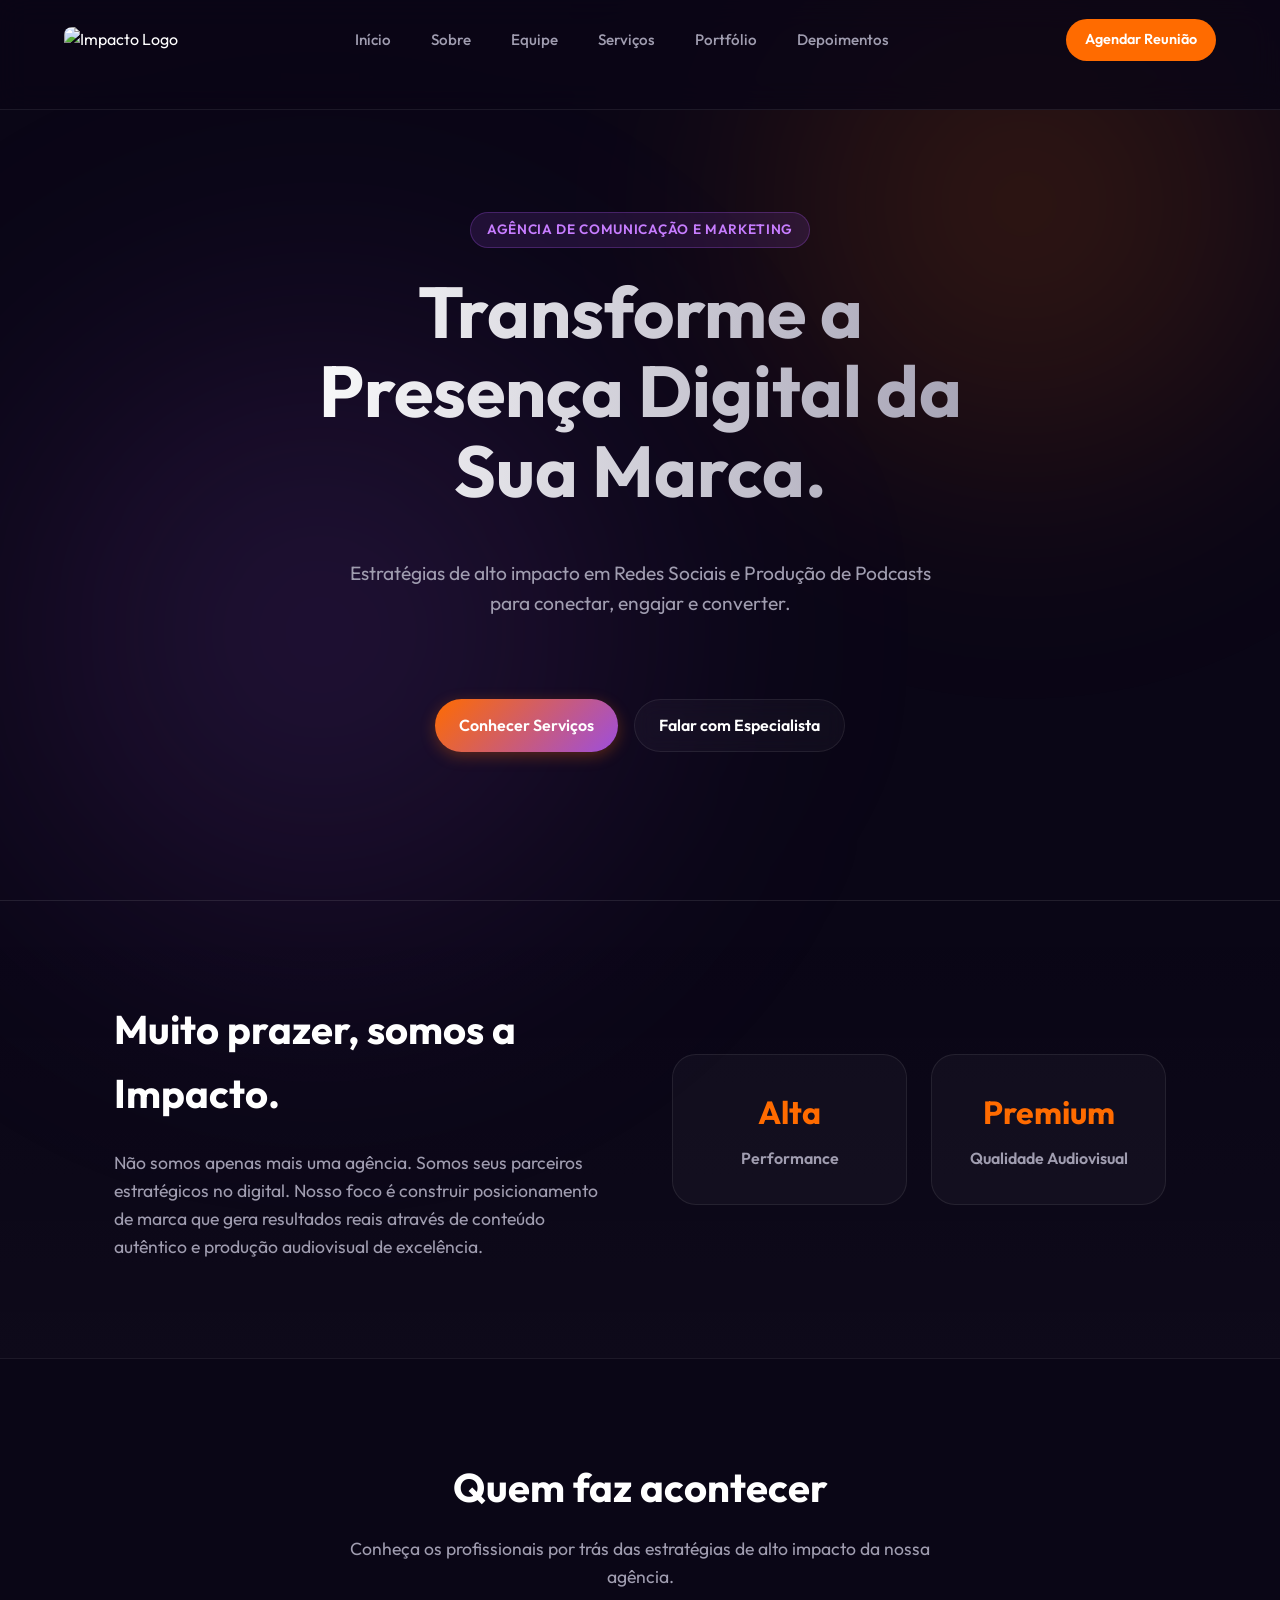
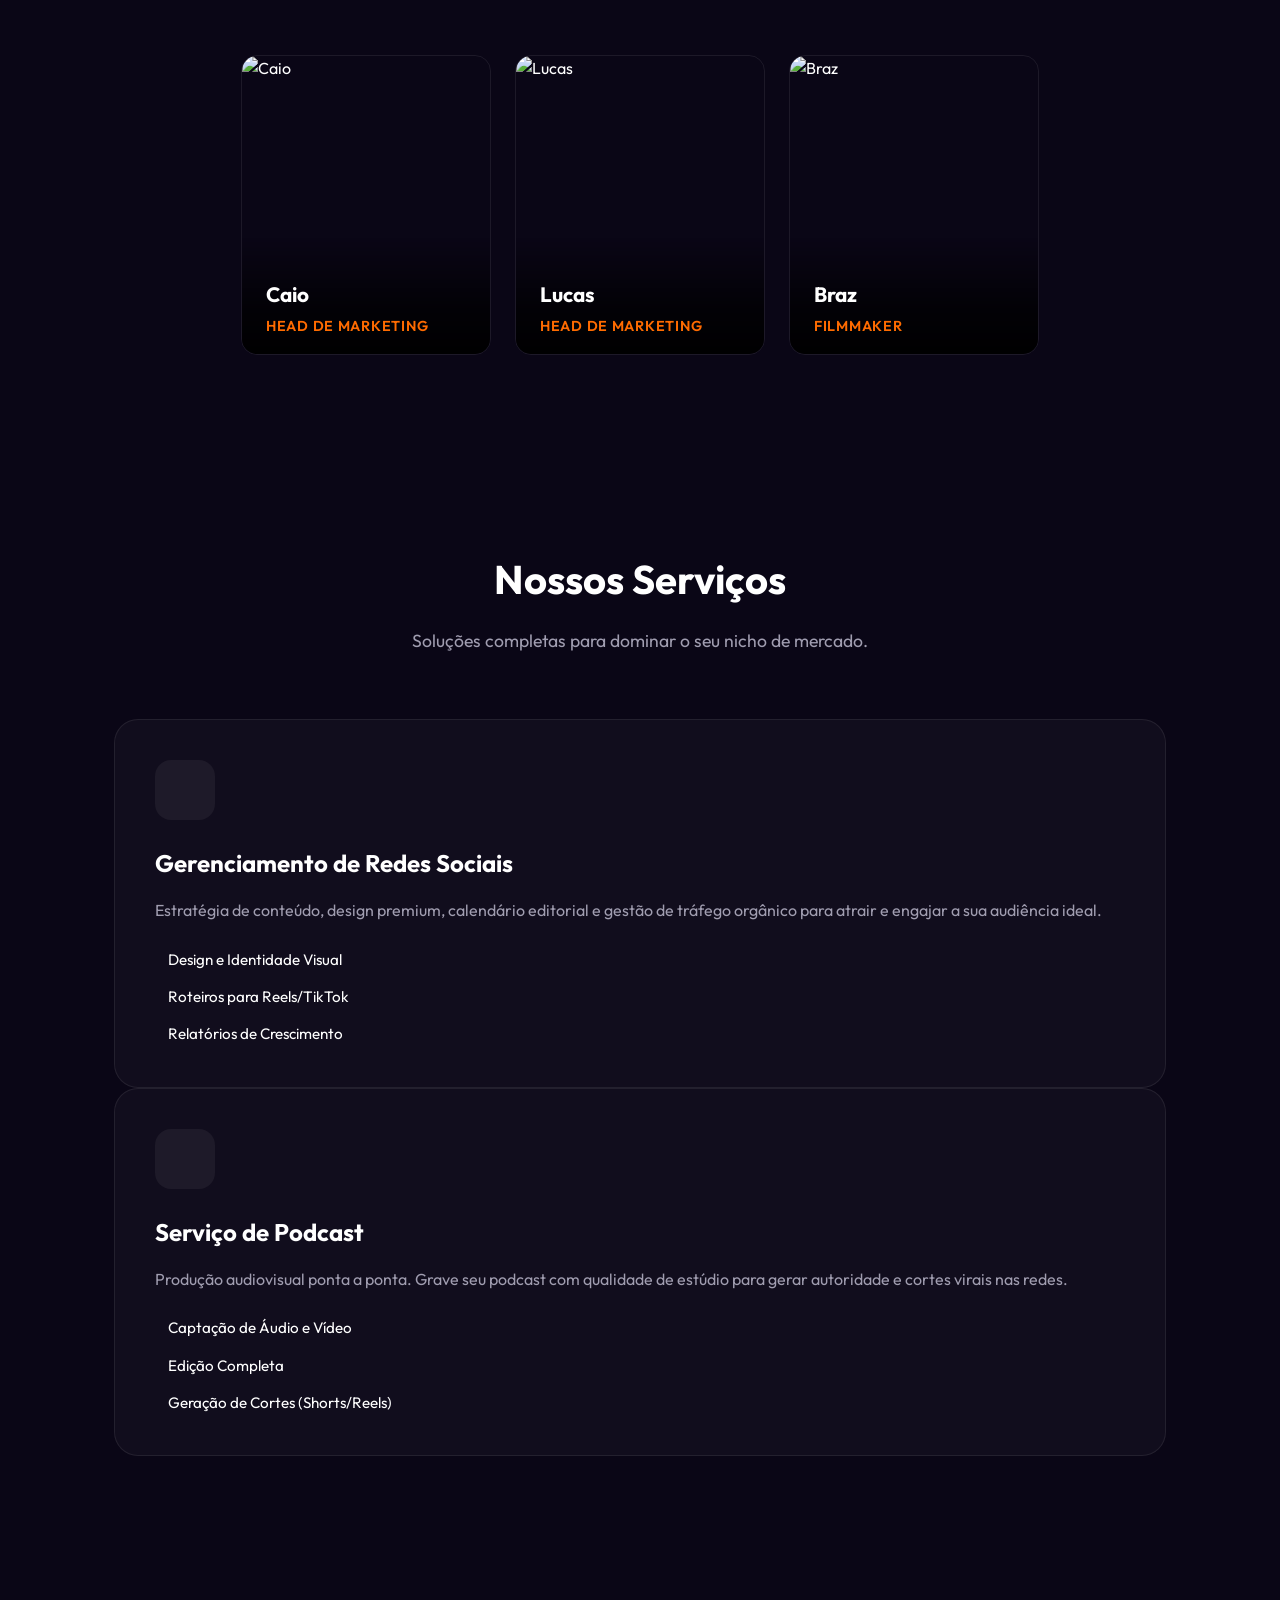
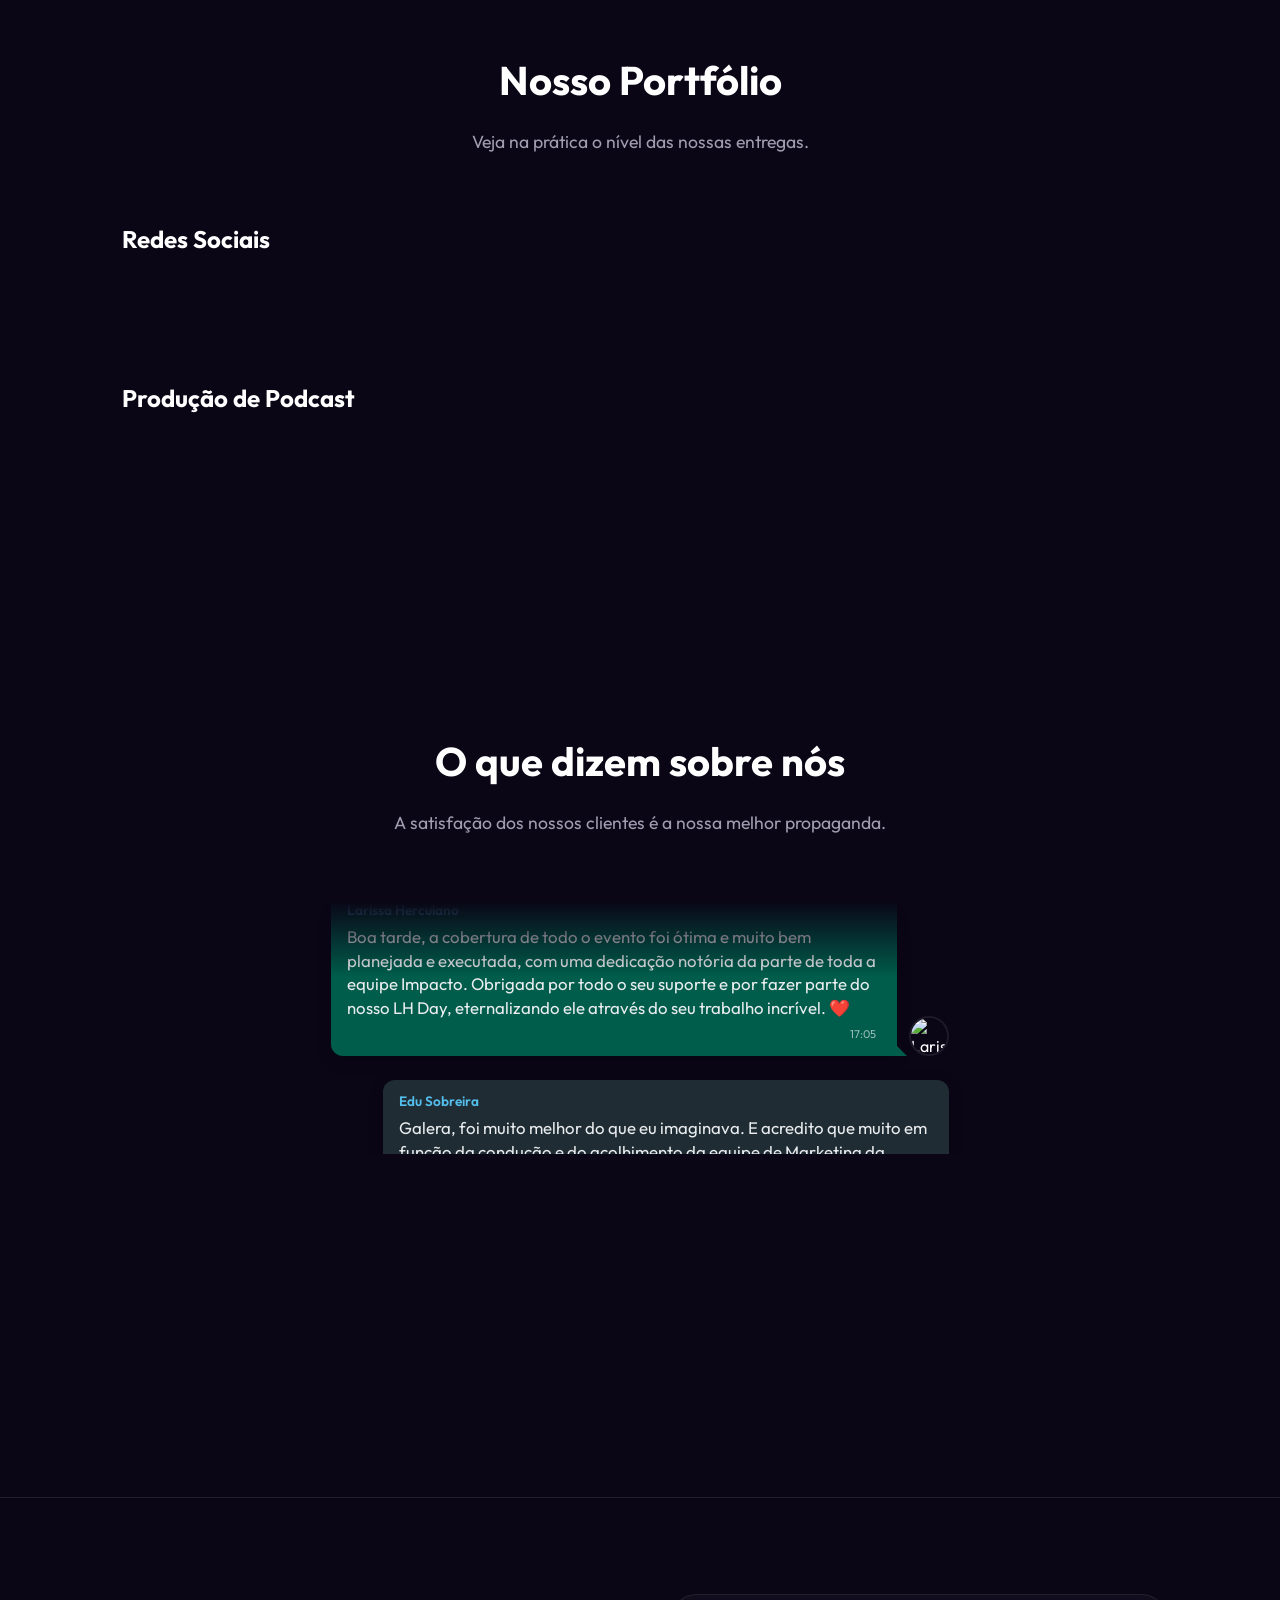
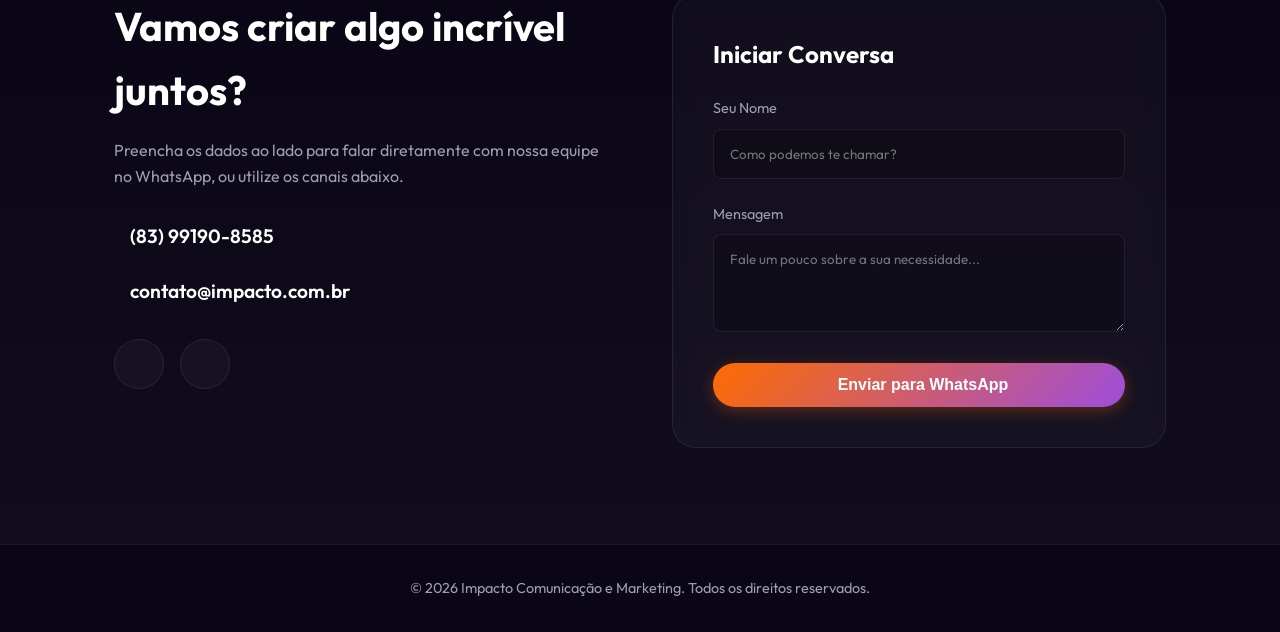
==== index.html @ ab6bff78 "Add files via upload" ====
<!DOCTYPE html>
<html lang="pt-BR">
<head>
    <meta charset="UTF-8">
    <meta name="viewport" content="width=device-width, initial-scale=1.0">
    <title>Impacto | Comunicação e Marketing</title>
    <meta name="description" content="Agência especializada em Gestão de Redes Sociais e Serviço de Podcast.">
    
    <!-- Fonts -->
    <link rel="preconnect" href="https://fonts.googleapis.com">
    <link rel="preconnect" href="https://fonts.gstatic.com" crossorigin>
    <link href="https://fonts.googleapis.com/css2?family=Outfit:wght@300;400;600;700;800&display=swap" rel="stylesheet">
    
    <!-- Phosphor Icons -->
    <script src="https://unpkg.com/@phosphor-icons/web"></script>
    
    <!-- Custom CSS -->
    <link rel="stylesheet" href="style.css">
</head>
<body>

    <!-- Imagem de Fundo (Início) -->
    <div class="hero-bg-wrapper">
        <!-- O src abaixo aponta para hero-bg.jpg que você deve salvar na pasta -->
        <div class="hero-bg-image" style="background-image: url('hero-bg.webp');"></div>
        <div class="hero-bg-overlay"></div>
    </div>
    
    <!-- Efeitos de Fundo (Glows) -->
    <div class="background-effects">
        <div class="glow-orange"></div>
        <div class="glow-purple"></div>
    </div>

    <!-- Navegação / Cabeçalho -->
    <nav class="navbar">
        <div class="nav-container">
            <a href="#home" class="nav-logo">
                <img src="logo.webp" alt="Impacto Logo">
            </a>
            <ul class="nav-links">
                <li><a href="#home">Início</a></li>
                <li><a href="#sobre">Sobre</a></li>
                <li><a href="#equipe">Equipe</a></li>
                <li><a href="#servicos">Serviços</a></li>
                <li><a href="#portfolio">Portfólio</a></li>
                <li><a href="#depoimentos">Depoimentos</a></li>
            </ul>
            <a href="#contato" class="nav-cta">Agendar Reunião</a>
            
            <!-- Menu Mobile Toggle (Apenas visual para simplicidade por enquanto, pode ser expandido com JS depois) -->
            <button class="mobile-menu-btn" aria-label="Abrir menu">
                <i class="ph ph-list"></i>
            </button>
        </div>
    </nav>

    <!-- Conteúdo Principal -->
    <main>
        <!-- Hero Section -->
        <section id="home" class="hero-section">
            <div class="container hero-content">
                <span class="hero-badge">Agência de Comunicação e Marketing</span>
                <h1 class="hero-title">Transforme a Presença Digital da Sua Marca.</h1>
                <p class="hero-subtitle">Estratégias de alto impacto em Redes Sociais e Produção de Podcasts para conectar, engajar e converter.</p>
                <div class="hero-buttons">
                    <a href="#servicos" class="btn btn-primary">Conhecer Serviços</a>
                    <a href="#contato" class="btn btn-secondary">Falar com Especialista</a>
                </div>
            </div>
        </section>

        <!-- Sobre Nós Section -->
        <section id="sobre" class="about-section">
            <div class="container about-container">
                <div class="about-text">
                    <h2>Muito prazer, somos a Impacto.</h2>
                    <p>Não somos apenas mais uma agência. Somos seus parceiros estratégicos no digital. Nosso foco é construir posicionamento de marca que gera resultados reais através de conteúdo autêntico e produção audiovisual de excelência.</p>
                </div>
                <div class="about-stats animate-on-scroll">
                    <div class="stat-box">
                        <h3>Alta</h3>
                        <span>Performance</span>
                    </div>
                    <div class="stat-box">
                        <h3>Premium</h3>
                        <span>Qualidade Audiovisual</span>
                    </div>
                </div>
            </div>
        </section>

        <!-- Equipe Section -->
        <section id="equipe" class="team-section">
            <div class="container">
                <div class="section-header">
                    <h2>Quem faz acontecer</h2>
                    <p>Conheça os profissionais por trás das estratégias de alto impacto da nossa agência.</p>
                </div>
                
                <div class="team-grid">
                    <div class="team-card animate-on-scroll">
                        <img src="caio.webp" alt="Caio" class="team-photo">
                        <div class="team-info">
                            <h3>Caio</h3>
                            <p>Head de Marketing</p>
                        </div>
                    </div>
                    <div class="team-card animate-on-scroll">
                        <img src="lucas.webp" alt="Lucas" class="team-photo">
                        <div class="team-info">
                            <h3>Lucas</h3>
                            <p>Head de Marketing</p>
                        </div>
                    </div>

                    <div class="team-card animate-on-scroll">
                        <img src="braz.webp" alt="Braz" class="team-photo">
                        <div class="team-info">
                            <h3>Braz</h3>
                            <p>Filmmaker</p>
                        </div>
                    </div>
                </div>
            </div>
        </section>

        <!-- Serviços Section -->
        <section id="servicos" class="services-section">
            <div class="container">
                <div class="section-header">
                    <h2>Nossos Serviços</h2>
                    <p>Soluções completas para dominar o seu nicho de mercado.</p>
                </div>
                
                <div class="services-grid">
                    <!-- Serviço 1 -->
                    <div class="service-card animate-on-scroll">
                        <div class="service-icon orange-icon">
                            <i class="ph ph-device-mobile"></i>
                        </div>
                        <h3>Gerenciamento de Redes Sociais</h3>
                        <p>Estratégia de conteúdo, design premium, calendário editorial e gestão de tráfego orgânico para atrair e engajar a sua audiência ideal.</p>
                        <ul class="service-features">
                            <li><i class="ph-bold ph-check"></i> Design e Identidade Visual</li>
                            <li><i class="ph-bold ph-check"></i> Roteiros para Reels/TikTok</li>
                            <li><i class="ph-bold ph-check"></i> Relatórios de Crescimento</li>
                        </ul>
                    </div>

                    <!-- Serviço 2 -->
                    <div class="service-card animate-on-scroll">
                        <div class="service-icon purple-icon">
                            <i class="ph ph-microphone-stage"></i>
                        </div>
                        <h3>Serviço de Podcast</h3>
                        <p>Produção audiovisual ponta a ponta. Grave seu podcast com qualidade de estúdio para gerar autoridade e cortes virais nas redes.</p>
                        <ul class="service-features">
                            <li><i class="ph-bold ph-check"></i> Captação de Áudio e Vídeo</li>
                            <li><i class="ph-bold ph-check"></i> Edição Completa</li>
                            <li><i class="ph-bold ph-check"></i> Geração de Cortes (Shorts/Reels)</li>
                        </ul>
                    </div>
                </div>
            </div>
        </section>

        <!-- Portfólio Section -->
        <section id="portfolio" class="portfolio-section">
            <div class="container">
                <div class="section-header">
                    <h2>Nosso Portfólio</h2>
                    <p>Veja na prática o nível das nossas entregas.</p>
                </div>

                <!-- Portfólio Redes Sociais -->
                <div class="portfolio-group">
                    <h3 class="portfolio-group-title"><i class="ph ph-instagram-logo"></i> Redes Sociais</h3>
                    <div class="marquee-wrapper">
                        <div class="marquee-content social-marquee">
                            <!-- Conjuntos duplicados para o loop infinito -->
                            <!-- Cada conjunto agora tem espaço para 10 imagens (redes1 a redes10) -->
                            <!-- O código 'onerror' esconde o item automaticamente se a imagem não existir na pasta -->
                            <div class="portfolio-item feed-format"><img src="redes1.webp" onerror="this.closest('.portfolio-item').style.display='none'" alt="Social 1"></div>
                            <div class="portfolio-item feed-format"><img src="redes2.webp" onerror="this.closest('.portfolio-item').style.display='none'" alt="Social 2"></div>
                            <div class="portfolio-item feed-format"><img src="redes3.webp" onerror="this.closest('.portfolio-item').style.display='none'" alt="Social 3"></div>
                            <div class="portfolio-item feed-format"><img src="redes4.webp" onerror="this.closest('.portfolio-item').style.display='none'" alt="Social 4"></div>
                            <div class="portfolio-item feed-format"><img src="redes5.webp" onerror="this.closest('.portfolio-item').style.display='none'" alt="Social 5"></div>
                            <div class="portfolio-item feed-format"><img src="redes6.webp" onerror="this.closest('.portfolio-item').style.display='none'" alt="Social 6"></div>
                            <div class="portfolio-item feed-format"><img src="redes7.webp" onerror="this.closest('.portfolio-item').style.display='none'" alt="Social 7"></div>
                            <div class="portfolio-item feed-format"><img src="redes8.webp" onerror="this.closest('.portfolio-item').style.display='none'" alt="Social 8"></div>
                            <div class="portfolio-item feed-format"><img src="redes9.webp" onerror="this.closest('.portfolio-item').style.display='none'" alt="Social 9"></div>
                            <div class="portfolio-item feed-format"><img src="redes10.webp" onerror="this.closest('.portfolio-item').style.display='none'" alt="Social 10"></div>
                            
                            <!-- Repetição para Loop -->
                            <div class="portfolio-item feed-format"><img src="redes1.webp" onerror="this.closest('.portfolio-item').style.display='none'" alt="Social 1"></div>
                            <div class="portfolio-item feed-format"><img src="redes2.webp" onerror="this.closest('.portfolio-item').style.display='none'" alt="Social 2"></div>
                            <div class="portfolio-item feed-format"><img src="redes3.webp" onerror="this.closest('.portfolio-item').style.display='none'" alt="Social 3"></div>
                            <div class="portfolio-item feed-format"><img src="redes4.webp" onerror="this.closest('.portfolio-item').style.display='none'" alt="Social 4"></div>
                            <div class="portfolio-item feed-format"><img src="redes5.webp" onerror="this.closest('.portfolio-item').style.display='none'" alt="Social 5"></div>
                            <div class="portfolio-item feed-format"><img src="redes6.webp" onerror="this.closest('.portfolio-item').style.display='none'" alt="Social 6"></div>
                            <div class="portfolio-item feed-format"><img src="redes7.webp" onerror="this.closest('.portfolio-item').style.display='none'" alt="Social 7"></div>
                            <div class="portfolio-item feed-format"><img src="redes8.webp" onerror="this.closest('.portfolio-item').style.display='none'" alt="Social 8"></div>
                            <div class="portfolio-item feed-format"><img src="redes9.webp" onerror="this.closest('.portfolio-item').style.display='none'" alt="Social 9"></div>
                            <div class="portfolio-item feed-format"><img src="redes10.webp" onerror="this.closest('.portfolio-item').style.display='none'" alt="Social 10"></div>

                            <!-- Terceira repetição para telas ultrawide -->
                            <div class="portfolio-item feed-format"><img src="redes1.webp" onerror="this.closest('.portfolio-item').style.display='none'" alt="Social 1"></div>
                            <div class="portfolio-item feed-format"><img src="redes2.webp" onerror="this.closest('.portfolio-item').style.display='none'" alt="Social 2"></div>
                            <div class="portfolio-item feed-format"><img src="redes3.webp" onerror="this.closest('.portfolio-item').style.display='none'" alt="Social 3"></div>
                            <div class="portfolio-item feed-format"><img src="redes4.webp" onerror="this.closest('.portfolio-item').style.display='none'" alt="Social 4"></div>
                            <div class="portfolio-item feed-format"><img src="redes5.webp" onerror="this.closest('.portfolio-item').style.display='none'" alt="Social 5"></div>
                            <div class="portfolio-item feed-format"><img src="redes6.webp" onerror="this.closest('.portfolio-item').style.display='none'" alt="Social 6"></div>
                            <div class="portfolio-item feed-format"><img src="redes7.webp" onerror="this.closest('.portfolio-item').style.display='none'" alt="Social 7"></div>
                            <div class="portfolio-item feed-format"><img src="redes8.webp" onerror="this.closest('.portfolio-item').style.display='none'" alt="Social 8"></div>
                            <div class="portfolio-item feed-format"><img src="redes9.webp" onerror="this.closest('.portfolio-item').style.display='none'" alt="Social 9"></div>
                            <div class="portfolio-item feed-format"><img src="redes10.webp" onerror="this.closest('.portfolio-item').style.display='none'" alt="Social 10"></div>
                        </div>
                    </div>
                </div>

                <!-- Portfólio Podcast -->
                <div class="portfolio-group" style="margin-top: 4rem;">
                    <h3 class="portfolio-group-title"><i class="ph ph-youtube-logo"></i> Produção de Podcast</h3>
                    <div class="marquee-wrapper">
                        <div class="marquee-content podcast-marquee">
                            <!-- Espaço para 10 Podcasts (podcast1 a podcast10) -->
                            <div class="portfolio-item video-format"><img src="podcast1.webp" onerror="this.closest('.portfolio-item').style.display='none'" alt="Podcast 1"></div>
                            <div class="portfolio-item video-format"><img src="podcast2.webp" onerror="this.closest('.portfolio-item').style.display='none'" alt="Podcast 2"></div>
                            <div class="portfolio-item video-format"><img src="podcast3.webp" onerror="this.closest('.portfolio-item').style.display='none'" alt="Podcast 3"></div>
                            <div class="portfolio-item video-format"><img src="podcast4.webp" onerror="this.closest('.portfolio-item').style.display='none'" alt="Podcast 4"></div>
                            <div class="portfolio-item video-format"><img src="podcast5.webp" onerror="this.closest('.portfolio-item').style.display='none'" alt="Podcast 5"></div>
                            <div class="portfolio-item video-format"><img src="podcast6.webp" onerror="this.closest('.portfolio-item').style.display='none'" alt="Podcast 6"></div>
                            <div class="portfolio-item video-format"><img src="podcast7.webp" onerror="this.closest('.portfolio-item').style.display='none'" alt="Podcast 7"></div>
                            <div class="portfolio-item video-format"><img src="podcast8.webp" onerror="this.closest('.portfolio-item').style.display='none'" alt="Podcast 8"></div>
                            <div class="portfolio-item video-format"><img src="podcast9.webp" onerror="this.closest('.portfolio-item').style.display='none'" alt="Podcast 9"></div>
                            <div class="portfolio-item video-format"><img src="podcast10.webp" onerror="this.closest('.portfolio-item').style.display='none'" alt="Podcast 10"></div>
                            
                            <!-- Repetição 2 -->
                            <div class="portfolio-item video-format"><img src="podcast1.webp" onerror="this.closest('.portfolio-item').style.display='none'" alt="Podcast 1"></div>
                            <div class="portfolio-item video-format"><img src="podcast2.webp" onerror="this.closest('.portfolio-item').style.display='none'" alt="Podcast 2"></div>
                            <div class="portfolio-item video-format"><img src="podcast3.webp" onerror="this.closest('.portfolio-item').style.display='none'" alt="Podcast 3"></div>
                            <div class="portfolio-item video-format"><img src="podcast4.webp" onerror="this.closest('.portfolio-item').style.display='none'" alt="Podcast 4"></div>
                            <div class="portfolio-item video-format"><img src="podcast5.webp" onerror="this.closest('.portfolio-item').style.display='none'" alt="Podcast 5"></div>
                            <div class="portfolio-item video-format"><img src="podcast6.webp" onerror="this.closest('.portfolio-item').style.display='none'" alt="Podcast 6"></div>
                            <div class="portfolio-item video-format"><img src="podcast7.webp" onerror="this.closest('.portfolio-item').style.display='none'" alt="Podcast 7"></div>
                            <div class="portfolio-item video-format"><img src="podcast8.webp" onerror="this.closest('.portfolio-item').style.display='none'" alt="Podcast 8"></div>
                            <div class="portfolio-item video-format"><img src="podcast9.webp" onerror="this.closest('.portfolio-item').style.display='none'" alt="Podcast 9"></div>
                            <div class="portfolio-item video-format"><img src="podcast10.webp" onerror="this.closest('.portfolio-item').style.display='none'" alt="Podcast 10"></div>

                            <!-- Repetição 3 -->
                            <div class="portfolio-item video-format"><img src="podcast1.webp" onerror="this.closest('.portfolio-item').style.display='none'" alt="Podcast 1"></div>
                            <div class="portfolio-item video-format"><img src="podcast2.webp" onerror="this.closest('.portfolio-item').style.display='none'" alt="Podcast 2"></div>
                            <div class="portfolio-item video-format"><img src="podcast3.webp" onerror="this.closest('.portfolio-item').style.display='none'" alt="Podcast 3"></div>
                            <div class="portfolio-item video-format"><img src="podcast4.webp" onerror="this.closest('.portfolio-item').style.display='none'" alt="Podcast 4"></div>
                            <div class="portfolio-item video-format"><img src="podcast5.webp" onerror="this.closest('.portfolio-item').style.display='none'" alt="Podcast 5"></div>
                            <div class="portfolio-item video-format"><img src="podcast6.webp" onerror="this.closest('.portfolio-item').style.display='none'" alt="Podcast 6"></div>
                            <div class="portfolio-item video-format"><img src="podcast7.webp" onerror="this.closest('.portfolio-item').style.display='none'" alt="Podcast 7"></div>
                            <div class="portfolio-item video-format"><img src="podcast8.webp" onerror="this.closest('.portfolio-item').style.display='none'" alt="Podcast 8"></div>
                            <div class="portfolio-item video-format"><img src="podcast9.webp" onerror="this.closest('.portfolio-item').style.display='none'" alt="Podcast 9"></div>
                            <div class="portfolio-item video-format"><img src="podcast10.webp" onerror="this.closest('.portfolio-item').style.display='none'" alt="Podcast 10"></div>
                        </div>
                    </div>
                </div>
            </div>
        </section>

        <!-- Depoimentos Section -->
        <section id="depoimentos" class="feedback-section">
            <div class="container">
                <div class="section-header">
                    <h2>O que dizem sobre nós</h2>
                    <p>A satisfação dos nossos clientes é a nossa melhor propaganda.</p>
                </div>
                <div class="whatsapp-marquee-wrapper">
                    <div class="whatsapp-grid">
                        <!-- Conjunto 1 -->
                        <div class="whatsapp-message">
                            <img src="edu.webp" alt="Edu Sobreira" class="wa-avatar">
                            <div class="whatsapp-bubble">
                                <div class="wa-sender">Edu Sobreira</div>
                                <p>Galera, foi muito melhor do que eu imaginava. E acredito que muito em função da condução e do acolhimento da equipe de Marketing da Impacto. Vocês são muito bons e muito competentes. Vinicius de Morais, valorize esses meninos aí pq eles valem ouro heim.<br>E terão outras gravações em breve. Já já vamos marcar.</p>
                                <span class="wa-time">10:15 <i class="ph-bold ph-checks" style="color: #53bdeb;"></i></span>
                            </div>
                        </div>
                        <div class="whatsapp-message">
                            <img src="rafael.webp" alt="Rafael Petrucci" class="wa-avatar">
                            <div class="whatsapp-bubble">
                                <div class="wa-sender">Rafael Petrucci</div>
                                <p>Noite massa! Lucas e Caio são figuraços. Os caras são muito profissionais, Valeu galera!</p>
                                <span class="wa-time">14:30 <i class="ph-bold ph-checks" style="color: #53bdeb;"></i></span>
                            </div>
                        </div>
                        <div class="whatsapp-message">
                            <img src="renato.webp" alt="Renato Alves" class="wa-avatar">
                            <div class="whatsapp-bubble">
                                <div class="wa-sender">Renato Alves</div>
                                <p>Caras, realmente o sentimento foi de casa. Ambiente e atendimentos dos rapazes muito acolhedor e natural.<br>Estão bem demais!!!</p>
                                <span class="wa-time">16:42 <i class="ph-bold ph-checks" style="color: #53bdeb;"></i></span>
                            </div>
                        </div>
                        <div class="whatsapp-message">
                            <img src="larissa.webp" alt="Larissa Herculano" class="wa-avatar">
                            <div class="whatsapp-bubble">
                                <div class="wa-sender">Larissa Herculano</div>
                                <p>Boa tarde, a cobertura de todo o evento foi ótima e muito bem planejada e executada, com uma dedicação notória da parte de toda a equipe Impacto. Obrigada por todo o seu suporte e por fazer parte do nosso LH Day, eternalizando ele através do seu trabalho incrível. ❤️</p>
                                <span class="wa-time">17:05 <i class="ph-bold ph-checks" style="color: #53bdeb;"></i></span>
                            </div>
                        </div>

                        <!-- Conjunto 2 -->
                        <div class="whatsapp-message">
                            <img src="edu.webp" alt="Edu Sobreira" class="wa-avatar">
                            <div class="whatsapp-bubble">
                                <div class="wa-sender">Edu Sobreira</div>
                                <p>Galera, foi muito melhor do que eu imaginava. E acredito que muito em função da condução e do acolhimento da equipe de Marketing da Impacto...</p>
                                <span class="wa-time">10:15 <i class="ph-bold ph-checks" style="color: #53bdeb;"></i></span>
                            </div>
                        </div>
                        <div class="whatsapp-message">
                            <img src="rafael.webp" alt="Rafael Petrucci" class="wa-avatar">
                            <div class="whatsapp-bubble">
                                <div class="wa-sender">Rafael Petrucci</div>
                                <p>Noite massa! Lucas e Caio são figuraços. Os caras são muito profissionais, Valeu galera!</p>
                                <span class="wa-time">14:30 <i class="ph-bold ph-checks" style="color: #53bdeb;"></i></span>
                            </div>
                        </div>
                        <div class="whatsapp-message">
                            <img src="renato.webp" alt="Renato Alves" class="wa-avatar">
                            <div class="whatsapp-bubble">
                                <div class="wa-sender">Renato Alves</div>
                                <p>Caras, realmente o sentimento foi de casa. Ambiente e atendimentos dos rapazes muito acolhedor e natural.</p>
                                <span class="wa-time">16:42 <i class="ph-bold ph-checks" style="color: #53bdeb;"></i></span>
                            </div>
                        </div>
                        <div class="whatsapp-message">
                            <img src="larissa.webp" alt="Larissa Herculano" class="wa-avatar">
                            <div class="whatsapp-bubble">
                                <div class="wa-sender">Larissa Herculano</div>
                                <p>Boa tarde, a cobertura de todo o evento foi ótima e muito bem planejada e executada...</p>
                                <span class="wa-time">17:05 <i class="ph-bold ph-checks" style="color: #53bdeb;"></i></span>
                            </div>
                        </div>

                        <!-- Conjunto 3 -->
                        <div class="whatsapp-message">
                            <img src="edu.webp" alt="Edu Sobreira" class="wa-avatar">
                            <div class="whatsapp-bubble">
                                <div class="wa-sender">Edu Sobreira</div>
                                <p>Galera, foi muito melhor do que eu imaginava...</p>
                                <span class="wa-time">10:15 <i class="ph-bold ph-checks" style="color: #53bdeb;"></i></span>
                            </div>
                        </div>
                        <div class="whatsapp-message">
                            <img src="rafael.webp" alt="Rafael Petrucci" class="wa-avatar">
                            <div class="whatsapp-bubble">
                                <div class="wa-sender">Rafael Petrucci</div>
                                <p>Noite massa! Lucas e Caio são figuraços...</p>
                                <span class="wa-time">14:30 <i class="ph-bold ph-checks" style="color: #53bdeb;"></i></span>
                            </div>
                        </div>
                        <div class="whatsapp-message">
                            <img src="renato.webp" alt="Renato Alves" class="wa-avatar">
                            <div class="whatsapp-bubble">
                                <div class="wa-sender">Renato Alves</div>
                                <p>Estão bem demais!!!</p>
                                <span class="wa-time">16:42 <i class="ph-bold ph-checks" style="color: #53bdeb;"></i></span>
                            </div>
                        </div>
                        <div class="whatsapp-message">
                            <img src="larissa.webp" alt="Larissa Herculano" class="wa-avatar">
                            <div class="whatsapp-bubble">
                                <div class="wa-sender">Larissa Herculano</div>
                                <p>Obrigada por todo o seu suporte e por fazer parte do nosso LH Day ❤️</p>
                                <span class="wa-time">17:05 <i class="ph-bold ph-checks" style="color: #53bdeb;"></i></span>
                            </div>
                        </div>
                    </div>
                </div>
            </div>
        </section>

        <!-- Contato Section -->
        <section id="contato" class="contact-section">
            <div class="container contact-container">
                <div class="contact-info">
                    <h2>Vamos criar algo incrível juntos?</h2>
                    <p>Preencha os dados ao lado para falar diretamente com nossa equipe no WhatsApp, ou utilize os canais abaixo.</p>
                    
                    <div class="contact-details">
                        <a href="https://api.whatsapp.com/send?phone=5583991908585" target="_blank" class="contact-link">
                            <i class="ph ph-whatsapp-logo"></i>
                            (83) 99190-8585
                        </a>
                        <a href="mailto:contato@impacto.com.br" class="contact-link">
                            <i class="ph ph-envelope-simple"></i>
                            contato@impacto.com.br
                        </a>
                    </div>
                    
                    <div class="contact-socials">
                        <a href="https://www.instagram.com/impactoagenciaof/" target="_blank" aria-label="Instagram"><i class="ph ph-instagram-logo"></i></a>
                        <a href="https://www.youtube.com/@IMPACTOCOMUNICA%C3%87%C3%83OEMARKETING" target="_blank" aria-label="YouTube"><i class="ph ph-youtube-logo"></i></a>
                    </div>
                </div>
                
                <div class="contact-form-wrapper">
                    <!-- O formulário usa javascript inline simples para abrir o WhatsApp com a mensagem -->
                    <form class="contact-form" onsubmit="event.preventDefault(); var nome = document.getElementById('nome').value; var msg = document.getElementById('mensagem').value; var url = 'https://api.whatsapp.com/send?phone=5583991908585&text=' + encodeURIComponent('Olá, me chamo ' + nome + '. ' + msg); window.open(url, '_blank');">
                        <h3>Iniciar Conversa</h3>
                        <div class="form-group">
                            <label for="nome">Seu Nome</label>
                            <input type="text" id="nome" placeholder="Como podemos te chamar?" required>
                        </div>
                        <div class="form-group">
                            <label for="mensagem">Mensagem</label>
                            <textarea id="mensagem" rows="4" placeholder="Fale um pouco sobre a sua necessidade..." required></textarea>
                        </div>
                        <button type="submit" class="btn btn-primary btn-block">
                            <i class="ph-bold ph-whatsapp-logo"></i> Enviar para WhatsApp
                        </button>
                    </form>
                </div>
            </div>
        </section>
    </main>

    <!-- Footer -->
    <footer class="footer">
        <div class="container">
            <p>&copy; 2026 Impacto Comunicação e Marketing. Todos os direitos reservados.</p>
        </div>
    </footer>

    <!-- Scripts de Animação -->
    <script>
        // Mobile Menu Toggle
        const menuBtn = document.querySelector('.mobile-menu-btn');
        const navLinks = document.querySelector('.nav-links');
        const navLinksItems = document.querySelectorAll('.nav-links a');

        menuBtn.addEventListener('click', () => {
            navLinks.classList.toggle('active');
            const icon = menuBtn.querySelector('i');
            icon.classList.toggle('ph-list');
            icon.classList.toggle('ph-x');
        });

        navLinksItems.forEach(link => {
            link.addEventListener('click', () => {
                navLinks.classList.remove('active');
                const icon = menuBtn.querySelector('i');
                icon.classList.add('ph-list');
                icon.classList.remove('ph-x');
            });
        });

        // Animação de Scroll
        const observer = new IntersectionObserver((entries) => {
            entries.forEach(entry => {
                if (entry.isIntersecting) {
                    entry.target.classList.add('visible');
                }
            });
        }, {
            threshold: 0.15,
            rootMargin: "0px 0px -50px 0px"
        });

        document.querySelectorAll('.animate-on-scroll').forEach((el) => {
            observer.observe(el);
        });
        // Carrossel de Depoimentos (Infinito Manual 3-Set + Drag)
        const marquee = document.querySelector('.whatsapp-marquee-wrapper');
        const grid = document.querySelector('.whatsapp-grid');
        
        let isDown = false;
        let startY;
        let scrollTop;

        // Centralizar inicial no Conjunto 2
        window.addEventListener('load', () => {
            const h = grid.scrollHeight / 3;
            marquee.scrollTop = h;
        });

        // Loop Infinito 3-Set
        marquee.addEventListener('scroll', () => {
            if (isDown) return; // Não pular enquanto arrasta
            
            const h = grid.scrollHeight / 3;
            if (marquee.scrollTop < h * 0.5) {
                marquee.scrollTop += h;
            } else if (marquee.scrollTop > h * 2.5) {
                marquee.scrollTop -= h;
            }
        });

        // Drag & Touch to Scroll
        marquee.addEventListener('mousedown', (e) => {
            isDown = true;
            marquee.classList.add('active');
            marquee.style.scrollSnapType = 'none';
            startY = e.pageY - marquee.offsetTop;
            scrollTop = marquee.scrollTop;
        });

        marquee.addEventListener('touchstart', (e) => {
            isDown = true;
            marquee.style.scrollSnapType = 'none';
            startY = e.touches[0].pageY - marquee.offsetTop;
            scrollTop = marquee.scrollTop;
        }, { passive: true });

        const stopDragging = () => {
            if (!isDown) return;
            isDown = false;
            marquee.classList.remove('active');
            marquee.style.scrollSnapType = 'y mandatory';
            
            // Ajuste de loop após soltar
            const h = grid.scrollHeight / 3;
            if (marquee.scrollTop < h * 0.5) {
                marquee.scrollTop += h;
            } else if (marquee.scrollTop > h * 2.5) {
                marquee.scrollTop -= h;
            }
        };

        marquee.addEventListener('mouseleave', stopDragging);
        marquee.addEventListener('mouseup', stopDragging);
        marquee.addEventListener('touchend', stopDragging);

        marquee.addEventListener('mousemove', (e) => {
            if (!isDown) return;
            e.preventDefault();
            const y = e.pageY - marquee.offsetTop;
            const walk = (y - startY) * 1.5;
            marquee.scrollTop = scrollTop - walk;
        });

        marquee.addEventListener('touchmove', (e) => {
            if (!isDown) return;
            const y = e.touches[0].pageY - marquee.offsetTop;
            const walk = (y - startY) * 1.5;
            marquee.scrollTop = scrollTop - walk;
        }, { passive: true });
    </script>
</body>
</html>
---- style.css ----
:root {
    /* Color Palette */
    --bg-dark: #0a0616;
    --bg-card: rgba(255, 255, 255, 0.03);
    --bg-card-hover: rgba(255, 255, 255, 0.08);
    
    --c-orange: #FF6B00;
    --c-orange-light: #FF8E3C;
    --c-orange-glow: rgba(255, 107, 0, 0.2);
    
    --c-purple: #9D4EDD;
    --c-purple-light: #C77DFF;
    --c-purple-glow: rgba(157, 78, 221, 0.2);
    
    --text-main: #FFFFFF;
    --text-muted: #A09DB0;
    
    --border-color: rgba(255, 255, 255, 0.08);
    
    /* Transitions & Shadows */
    --transition: all 0.3s cubic-bezier(0.25, 0.8, 0.25, 1);
    --border-radius-lg: 24px;
    --border-radius-md: 16px;
    --border-radius-sm: 8px;
    --border-radius-full: 9999px;
}

* {
    margin: 0;
    padding: 0;
    box-sizing: border-box;
}

html {
    scroll-behavior: smooth;
    scroll-padding-top: 80px; /* Para não esconder conteúdo debaixo da navbar */
}

body {
    font-family: 'Outfit', sans-serif;
    background-color: var(--bg-dark);
    color: var(--text-main);
    line-height: 1.6;
    overflow-x: hidden;
}

a {
    text-decoration: none;
    color: inherit;
    transition: var(--transition);
}

ul {
    list-style: none;
}

/* Background Effects */
.hero-bg-wrapper {
    position: absolute;
    top: 0;
    left: 0;
    width: 100%;
    height: 100vh;
    z-index: -2;
    overflow: hidden;
}

.hero-bg-image {
    width: 100%;
    height: 100%;
    background-size: cover;
    background-position: center 40%;
    filter: blur(8px);
    transform: scale(1.1); /* Evita bordas brancas causadas pelo blur */
}

.hero-bg-overlay {
    position: absolute;
    top: 0;
    left: 0;
    width: 100%;
    height: 100%;
    /* Degradê que escurece a imagem suavemente para fundir com o resto do site */
    background: linear-gradient(to bottom, rgba(10, 6, 22, 0.4) 0%, rgba(10, 6, 22, 1) 100%);
}



.background-effects {
    position: fixed;
    top: 0;
    left: 0;
    width: 100vw;
    height: 100vh;
    z-index: -1;
    pointer-events: none;
}

.glow-orange {
    position: absolute;
    top: -20%;
    right: -10%;
    width: 60vw;
    height: 60vw;
    background: radial-gradient(circle, var(--c-orange-glow) 0%, rgba(0,0,0,0) 70%);
    filter: blur(100px);
    border-radius: 50%;
}

.glow-purple {
    position: absolute;
    bottom: -20%;
    left: -10%;
    width: 70vw;
    height: 70vw;
    background: radial-gradient(circle, var(--c-purple-glow) 0%, rgba(0,0,0,0) 70%);
    filter: blur(120px);
    border-radius: 50%;
}

/* Container */
.container {
    width: 100%;
    max-width: 1100px;
    margin: 0 auto;
    padding: 0 1.5rem;
}

/* Buttons */
.btn {
    display: inline-flex;
    align-items: center;
    justify-content: center;
    gap: 0.5rem;
    padding: 0.8rem 1.5rem;
    border-radius: var(--border-radius-full);
    font-weight: 600;
    font-size: 1rem;
    cursor: pointer;
    border: none;
}

.btn-primary {
    background: linear-gradient(135deg, var(--c-orange), var(--c-purple));
    color: white;
    box-shadow: 0 4px 15px rgba(255, 107, 0, 0.3);
}

.btn-primary:hover {
    transform: translateY(-2px);
    box-shadow: 0 8px 25px rgba(255, 107, 0, 0.5);
}

.btn-secondary {
    background: var(--bg-card);
    border: 1px solid var(--border-color);
    color: white;
    backdrop-filter: blur(10px);
}

.btn-secondary:hover {
    background: var(--bg-card-hover);
    border-color: rgba(255,255,255,0.2);
}

.btn-block {
    width: 100%;
}

/* Typography Base */
section {
    padding: 6rem 0;
}

.section-header {
    text-align: center;
    margin-bottom: 4rem;
}

.section-header h2 {
    font-size: 2.5rem;
    font-weight: 700;
    margin-bottom: 1rem;
}

.section-header p {
    font-size: 1.1rem;
    color: var(--text-muted);
    max-width: 600px;
    margin: 0 auto;
}

/* Navbar */
.navbar {
    position: fixed;
    top: 0;
    left: 0;
    width: 100%;
    height: 110px;
    background: rgba(10, 6, 22, 0.8);
    backdrop-filter: blur(15px);
    border-bottom: 1px solid var(--border-color);
    z-index: 1000;
}

.nav-container {
    max-width: 1200px;
    margin: 0 auto;
    height: 80px;
    padding: 0 1.5rem;
    display: flex;
    justify-content: space-between;
    align-items: center;
}

.nav-logo img {
    height: 40px;
    width: auto;
    border-radius: 8px;
    object-fit: contain;
}

.nav-links {
    display: flex;
    gap: 2.5rem;
}

.nav-links a {
    font-size: 0.95rem;
    font-weight: 500;
    color: var(--text-muted);
}

.nav-links a:hover, .nav-links a.active {
    color: var(--text-main);
}

.nav-cta {
    background: var(--c-orange);
    color: white;
    padding: 0.6rem 1.2rem;
    border-radius: var(--border-radius-full);
    font-weight: 600;
    font-size: 0.9rem;
}

.nav-cta:hover {
    background: var(--c-orange-light);
    transform: translateY(-2px);
}

.mobile-menu-btn {
    display: none;
    background: none;
    border: none;
    color: white;
    font-size: 2rem;
    cursor: pointer;
}

@media (max-width: 768px) {
    .mobile-menu-btn {
        display: block;
    }

    .nav-links {
        position: fixed;
        top: 80px;
        left: -100%;
        width: 100%;
        height: calc(100vh - 80px);
        background: var(--bg-dark);
        flex-direction: column;
        align-items: center;
        padding-top: 3rem;
        transition: 0.3s ease-in-out;
        z-index: 999;
    }

    .nav-links.active {
        left: 0;
    }

    .nav-links a {
        font-size: 1.2rem;
    }
}

/* Hero Section */
.hero-section {
    padding: 12rem 0 8rem;
    min-height: 100vh;
    display: flex;
    align-items: center;
    text-align: center;
}

.hero-content {
    max-width: 800px;
    margin: 0 auto;
    display: flex;
    flex-direction: column;
    align-items: center;
    gap: 1.5rem;
}

.hero-badge {
    background: rgba(157, 78, 221, 0.15);
    color: var(--c-purple-light);
    border: 1px solid rgba(157, 78, 221, 0.3);
    padding: 0.4rem 1rem;
    border-radius: var(--border-radius-full);
    font-size: 0.85rem;
    font-weight: 600;
    letter-spacing: 0.05em;
    text-transform: uppercase;
}

.hero-content h1 {
    font-size: clamp(2.5rem, 8vw, 4.5rem);
    line-height: 1.1;
    margin-bottom: 1.5rem;
    background: linear-gradient(to right, #fff, #a09db0);
    -webkit-background-clip: text;
    -webkit-text-fill-color: transparent;
}

.hero-content p {
    font-size: clamp(1rem, 4vw, 1.2rem);
    color: var(--text-muted);
    max-width: 600px;
    margin: 0 auto 2.5rem;
}

.hero-buttons {
    display: flex;
    gap: 1rem;
    margin-top: 1rem;
}

@media (max-width: 480px) {
    .hero-buttons { flex-direction: column; width: 100%; }
}

/* About Section */
.about-section {
    background: linear-gradient(to bottom, transparent, rgba(255,255,255,0.02));
    border-top: 1px solid var(--border-color);
    border-bottom: 1px solid var(--border-color);
}

.about-container {
    display: grid;
    grid-template-columns: 1fr 1fr;
    gap: 4rem;
    align-items: center;
}

.about-text h2 {
    font-size: 2.5rem;
    margin-bottom: 1.5rem;
}

.about-text p {
    color: var(--text-muted);
    font-size: 1.1rem;
}

.about-stats {
    display: grid;
    grid-template-columns: 1fr 1fr;
    gap: 1.5rem;
}

.stat-box {
    background: var(--bg-card);
    border: 1px solid var(--border-color);
    padding: 2rem;
    border-radius: var(--border-radius-lg);
    text-align: center;
}

.stat-box h3 {
    font-size: 2rem;
    color: var(--c-orange);
    margin-bottom: 0.5rem;
}

.stat-box span {
    color: var(--text-muted);
    font-weight: 600;
}

@media (max-width: 768px) {
    .about-container { grid-template-columns: 1fr; }
}

/* Team Section */
.team-grid {
    display: flex;
    flex-wrap: wrap;
    justify-content: center;
    gap: 1.5rem;
    max-width: 900px;
    margin: 0 auto;
}

.team-card {
    position: relative;
    border-radius: var(--border-radius-md);
    overflow: hidden;
    width: 250px;
    height: 300px;
    transition: var(--transition);
    border: 1px solid var(--border-color);
}

.team-card:hover {
    transform: translateY(-5px);
    box-shadow: 0 10px 20px rgba(255,107,0,0.2);
    border-color: var(--c-orange);
}

.team-photo {
    width: 100%;
    height: 100%;
    object-fit: cover;
    display: block;
}

.crop-vinicius {
    object-position: bottom left;
    transform-origin: bottom left;
    transform: scale(1.4);
}

.team-info {
    position: absolute;
    bottom: 0;
    left: 0;
    width: 100%;
    padding: 2.5rem 1.5rem 1rem;
    background: linear-gradient(to top, rgba(0,0,0,0.95) 0%, rgba(0,0,0,0.7) 40%, transparent 100%);
    text-align: left;
}

.team-info h3 {
    font-size: 1.3rem;
    margin-bottom: 0.2rem;
    color: white;
}

.team-info p {
    font-size: 0.9rem;
    color: var(--c-orange);
    font-weight: 600;
    text-transform: uppercase;
    letter-spacing: 0.05em;
}

@media (max-width: 768px) {
    .team-grid { flex-direction: column; align-items: center; }
    .team-card { width: 100%; max-width: 350px; }
}

/* Services */
.service-grid {
    display: grid;
    grid-template-columns: repeat(auto-fit, minmax(300px, 1fr));
    gap: 2rem;
}

@media (max-width: 768px) {
    .service-grid {
        grid-template-columns: 1fr;
    }
}

.service-card {
    background: var(--bg-card);
    border: 1px solid var(--border-color);
    border-radius: var(--border-radius-lg);
    padding: 2.5rem;
    transition: var(--transition);
}

.service-card:hover {
    background: var(--bg-card-hover);
    transform: translateY(-5px);
    border-color: rgba(255,255,255,0.15);
}

.service-icon {
    width: 60px;
    height: 60px;
    border-radius: var(--border-radius-md);
    display: flex;
    align-items: center;
    justify-content: center;
    font-size: 2rem;
    margin-bottom: 1.5rem;
    background: rgba(255,255,255,0.05);
}

.orange-icon { color: var(--c-orange); }
.purple-icon { color: var(--c-purple); }

.service-card h3 {
    font-size: 1.5rem;
    margin-bottom: 1rem;
}

.service-card p {
    color: var(--text-muted);
    margin-bottom: 1.5rem;
}

.service-features {
    display: flex;
    flex-direction: column;
    gap: 0.8rem;
}

.service-features li {
    display: flex;
    align-items: center;
    gap: 0.8rem;
    font-size: 0.95rem;
}

.service-features i { color: var(--c-purple-light); }

/* Portfolio */
.portfolio-group {
    margin-bottom: 4rem;
}

.portfolio-group-title {
    display: flex;
    align-items: center;
    gap: 0.5rem;
    font-size: 1.5rem;
    margin-bottom: 1.5rem;
    color: white;
}

.portfolio-group-title i {
    color: var(--c-orange);
}

.marquee-wrapper {
    width: 100vw;
    position: relative;
    left: 50%;
    right: 50%;
    margin-left: -50vw;
    margin-right: -50vw;
    overflow: hidden;
    /* Efeito de fade nas bordas para disfarçar a entrada/saída das imagens */
    -webkit-mask-image: linear-gradient(to right, transparent, black 10%, black 90%, transparent);
    mask-image: linear-gradient(to right, transparent, black 10%, black 90%, transparent);
}

.marquee-content {
    display: flex;
    gap: 1.5rem;
    width: max-content;
    padding: 1rem 0; /* Espaço para o hover scale não cortar */
}

/* O "Left to Right" desliza o conteúdo para a direita, então ele começa escondido na esquerda */
@keyframes marquee-left-to-right {
    0% { transform: translateX(calc(-100% / 3)); } /* 3 conjuntos: move 1 conjunto inteiro para a direita */
    100% { transform: translateX(0); }
}

@keyframes marquee-right-to-left-podcast {
    0% { transform: translateX(0); }
    100% { transform: translateX(calc(-100% / 4)); }
}

.social-marquee {
    animation: marquee-left-to-right 25s linear infinite;
}

.podcast-marquee {
    animation: marquee-right-to-left-podcast 20s linear infinite;
}

.marquee-content:hover {
    animation-play-state: paused;
}

.portfolio-item {
    border-radius: var(--border-radius-md);
    overflow: hidden;
    position: relative;
    border: 1px solid var(--border-color);
    flex-shrink: 0;
    box-shadow: 0 4px 15px rgba(0,0,0,0.3);
}

.feed-format {
    width: 320px;
    aspect-ratio: 4 / 5; /* 1080x1350 */
}

.video-format {
    width: 480px;
    aspect-ratio: 16 / 9;
}

.portfolio-item img {
    width: 100%;
    height: 100%;
    object-fit: cover;
    transition: transform 0.5s ease;
}

.portfolio-item:hover img {
    transform: scale(1.05);
}

.crop-bottom {
    object-position: 50% 60%;
}

@media (max-width: 768px) {
    .grid-video { grid-template-columns: 1fr; }
    .video-format { width: 100%; }
}

/* Feedbacks (WhatsApp Bubbles) */
.whatsapp-marquee-wrapper {
    height: 500px;
    overflow-y: auto;
    position: relative;
    scroll-snap-type: y mandatory;
    scrollbar-width: none;
    -ms-overflow-style: none;
    mask-image: linear-gradient(to bottom, transparent, black 15%, black 85%, transparent);
    -webkit-mask-image: linear-gradient(to bottom, transparent, black 15%, black 85%, transparent);
    cursor: grab;
    user-select: none;
}

.whatsapp-marquee-wrapper.active {
    cursor: grabbing;
}

.whatsapp-marquee-wrapper::-webkit-scrollbar {
    display: none;
}

.whatsapp-grid {
    display: flex;
    flex-direction: column;
    gap: 1.5rem;
    padding: 2rem 1rem;
    width: 100%;
    max-width: 650px;
    margin: 0 auto;
}

.whatsapp-grid::-webkit-scrollbar {
    display: none;
}

.whatsapp-message {
    flex: 0 0 auto;
    width: 100%;
    scroll-snap-align: center;
    display: flex;
    align-items: flex-end;
    gap: 12px;
}

/* Alternância de lados (Efeito Chat) no carrossel vertical */
.whatsapp-message:nth-child(even) {
    align-self: flex-end;
    flex-direction: row-reverse;
}

.wa-avatar {
    width: 40px;
    height: 40px;
    border-radius: 50%;
    object-fit: cover;
    border: 2px solid var(--border-color);
}

.whatsapp-bubble {
    position: relative;
    color: #e9edef;
    padding: 0.8rem 1rem;
    border-radius: 12px;
    font-size: 1.05rem;
    line-height: 1.4;
    box-shadow: 0 4px 15px rgba(0,0,0,0.2);
}

.whatsapp-message:nth-child(odd) .whatsapp-bubble {
    background-color: #202c33;
    border-bottom-left-radius: 4px;
}

.whatsapp-message:nth-child(even) .whatsapp-bubble {
    background-color: #005c4b;
    border-bottom-right-radius: 4px;
}

.whatsapp-bubble::after {
    content: '';
    position: absolute;
    bottom: 0;
    width: 0;
    height: 0;
    border: 10px solid transparent;
}

.whatsapp-message:nth-child(odd) .whatsapp-bubble::after {
    left: -10px;
    border-bottom-color: #202c33;
    border-right-color: #202c33;
}

.whatsapp-message:nth-child(even) .whatsapp-bubble::after {
    right: -10px;
    border-bottom-color: #005c4b;
    border-left-color: #005c4b;
}

.wa-sender {
    font-size: 0.85rem;
    color: #53bdeb;
    font-weight: 600;
    margin-bottom: 0.3rem;
}

.wa-time {
    display: flex;
    align-items: center;
    justify-content: flex-end;
    gap: 0.3rem;
    font-size: 0.7rem;
    color: rgba(255,255,255,0.6);
    margin-top: 0.5rem;
}

/* Contact Section */
.contact-section {
    background: linear-gradient(to top, rgba(255,255,255,0.03), transparent);
    border-top: 1px solid var(--border-color);
}

.contact-container {
    display: grid;
    grid-template-columns: 1fr 1fr;
    gap: 4rem;
}

.contact-info h2 {
    font-size: 2.5rem;
    margin-bottom: 1rem;
}

.contact-info p {
    color: var(--text-muted);
    margin-bottom: 2rem;
}

.contact-details {
    display: flex;
    flex-direction: column;
    gap: 1.5rem;
    margin-bottom: 2rem;
}

.contact-link {
    display: flex;
    align-items: center;
    gap: 1rem;
    font-size: 1.2rem;
    font-weight: 600;
}

.contact-link i {
    font-size: 1.8rem;
    color: var(--c-orange);
}

.contact-link:hover {
    color: var(--c-orange);
}

.contact-socials {
    display: flex;
    gap: 1rem;
}

.contact-socials a {
    width: 50px;
    height: 50px;
    border-radius: 50%;
    background: var(--bg-card);
    border: 1px solid var(--border-color);
    display: flex;
    align-items: center;
    justify-content: center;
    font-size: 1.5rem;
}

.contact-socials a:hover {
    background: var(--c-orange);
    border-color: var(--c-orange);
}

.contact-form-wrapper {
    background: var(--bg-card);
    border: 1px solid var(--border-color);
    border-radius: var(--border-radius-lg);
    padding: 2.5rem;
    backdrop-filter: blur(10px);
}

.contact-form h3 {
    font-size: 1.5rem;
    margin-bottom: 1.5rem;
}

.form-group {
    margin-bottom: 1.5rem;
}

.form-group label {
    display: block;
    margin-bottom: 0.5rem;
    color: var(--text-muted);
    font-size: 0.9rem;
}

.form-group input, .form-group textarea {
    width: 100%;
    background: rgba(0,0,0,0.2);
    border: 1px solid var(--border-color);
    padding: 1rem;
    border-radius: var(--border-radius-sm);
    color: white;
    font-family: inherit;
    transition: var(--transition);
}

.form-group input:focus, .form-group textarea:focus {
    outline: none;
    border-color: var(--c-orange);
    background: rgba(0,0,0,0.5);
}

@media (max-width: 768px) {
    .contact-container { grid-template-columns: 1fr; }
}

/* Footer */
.footer {
    padding: 2rem 0;
    text-align: center;
    border-top: 1px solid var(--border-color);
    background: var(--bg-dark);
}

.footer p {
    color: var(--text-muted);
    font-size: 0.9rem;
}

/* =========================================
   Animações de Scroll (Direcionais por Seção)
   ========================================= */
.animate-on-scroll {
    opacity: 0;
    transition: opacity 1.2s ease-out, transform 1.2s ease-out;
}

.animate-on-scroll.visible {
    opacity: 1 !important;
    transform: translate(0, 0) !important;
}

/* 1. Sobre (Direita para Esquerda) */
#sobre .animate-on-scroll { transform: translateX(100px); }

/* 2. Equipe (Cima para Baixo) */
#equipe .animate-on-scroll { transform: translateY(-80px); }

/* 3. Serviços */
#servicos .service-card:nth-child(1) { transform: translateX(-100px); } /* Redes Sociais: Esq -> Dir */
#servicos .service-card:nth-child(2) { transform: translateX(100px); }  /* Podcast: Dir -> Esq */

/* 4. Portfólio (Mantém: Direita para Esquerda) */
#portfolio .animate-on-scroll { transform: translateX(100px); }

/* 5. Depoimentos (Baixo para Cima) */
#depoimentos .animate-on-scroll { transform: translateY(80px); }

/* Efeito cascata (Stagger) para itens do mesmo grid */
.service-card:nth-child(2) { transition-delay: 0.15s; }
.team-card:nth-child(2) { transition-delay: 0.15s; }
.team-card:nth-child(3) { transition-delay: 0.3s; }
.portfolio-item:nth-child(2) { transition-delay: 0.1s; }
.portfolio-item:nth-child(3) { transition-delay: 0.2s; }
.portfolio-item:nth-child(4) { transition-delay: 0.3s; }
.portfolio-item:nth-child(5) { transition-delay: 0.4s; }
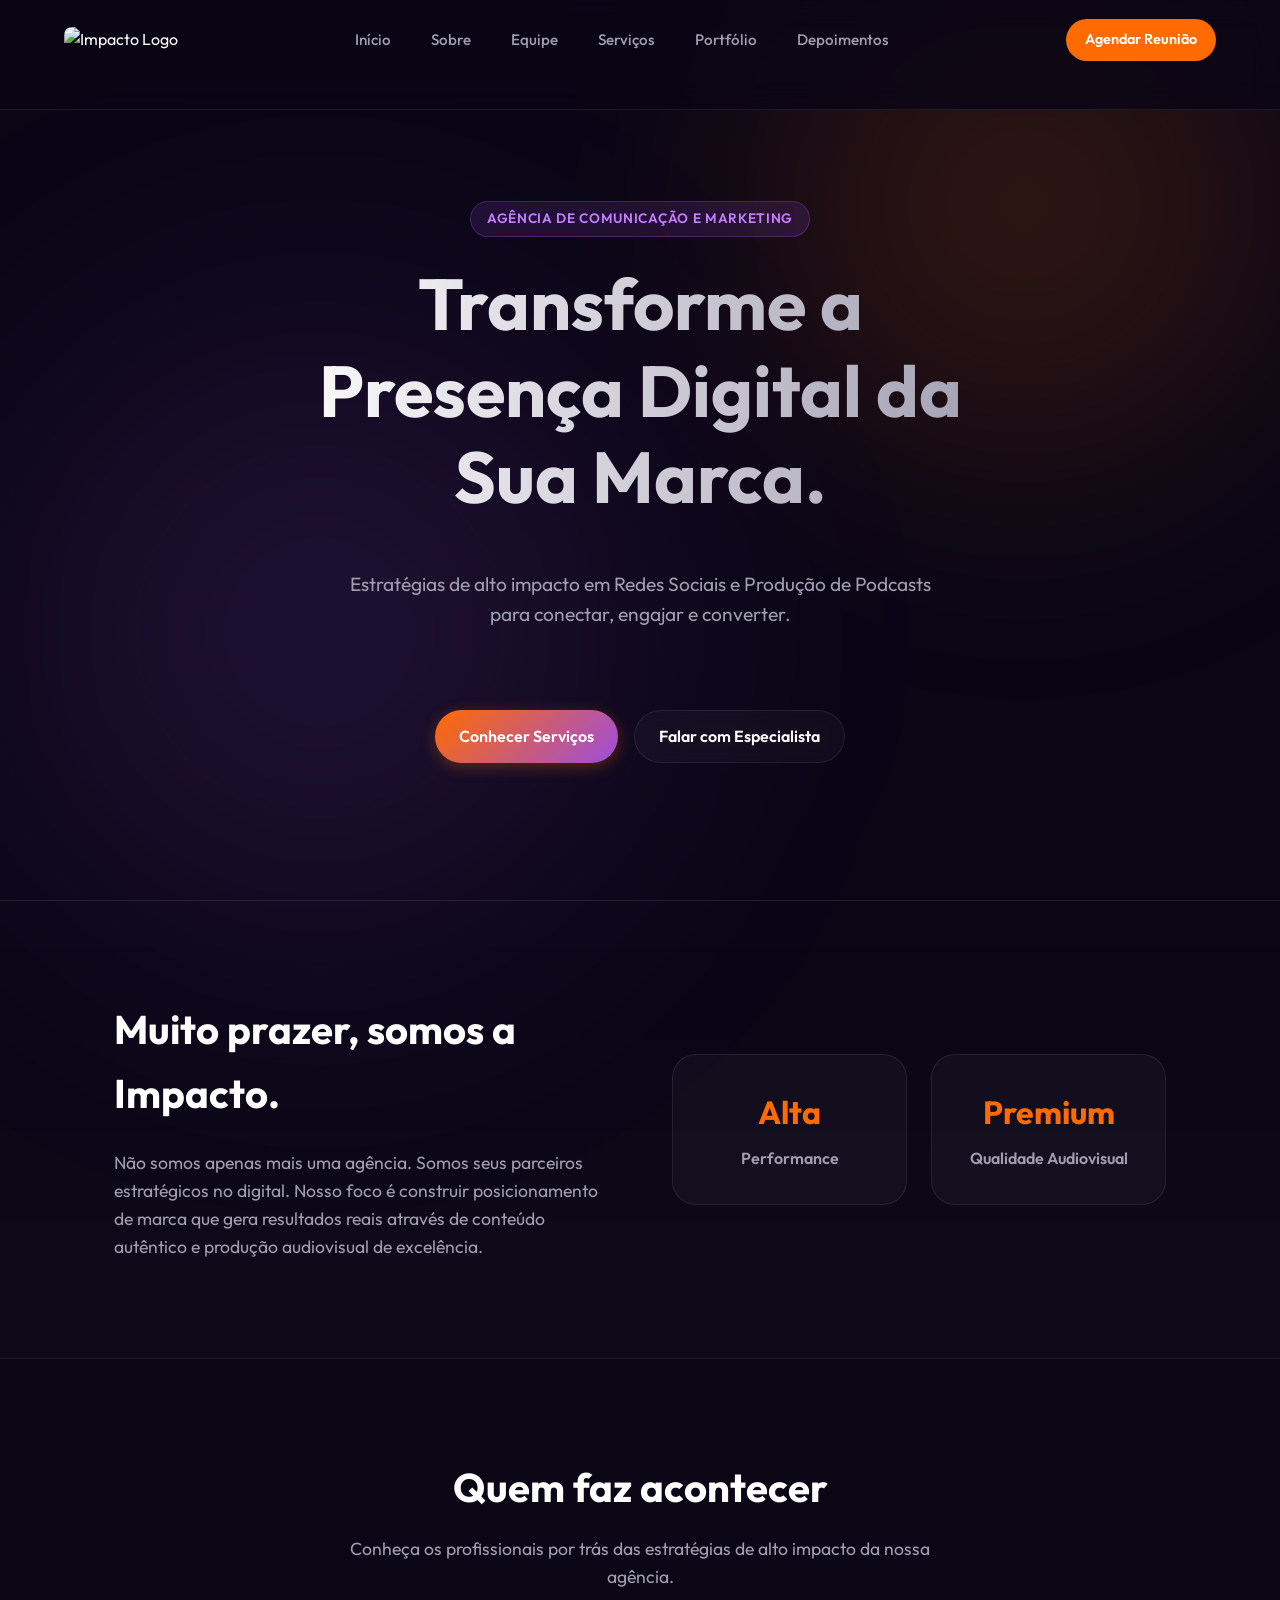
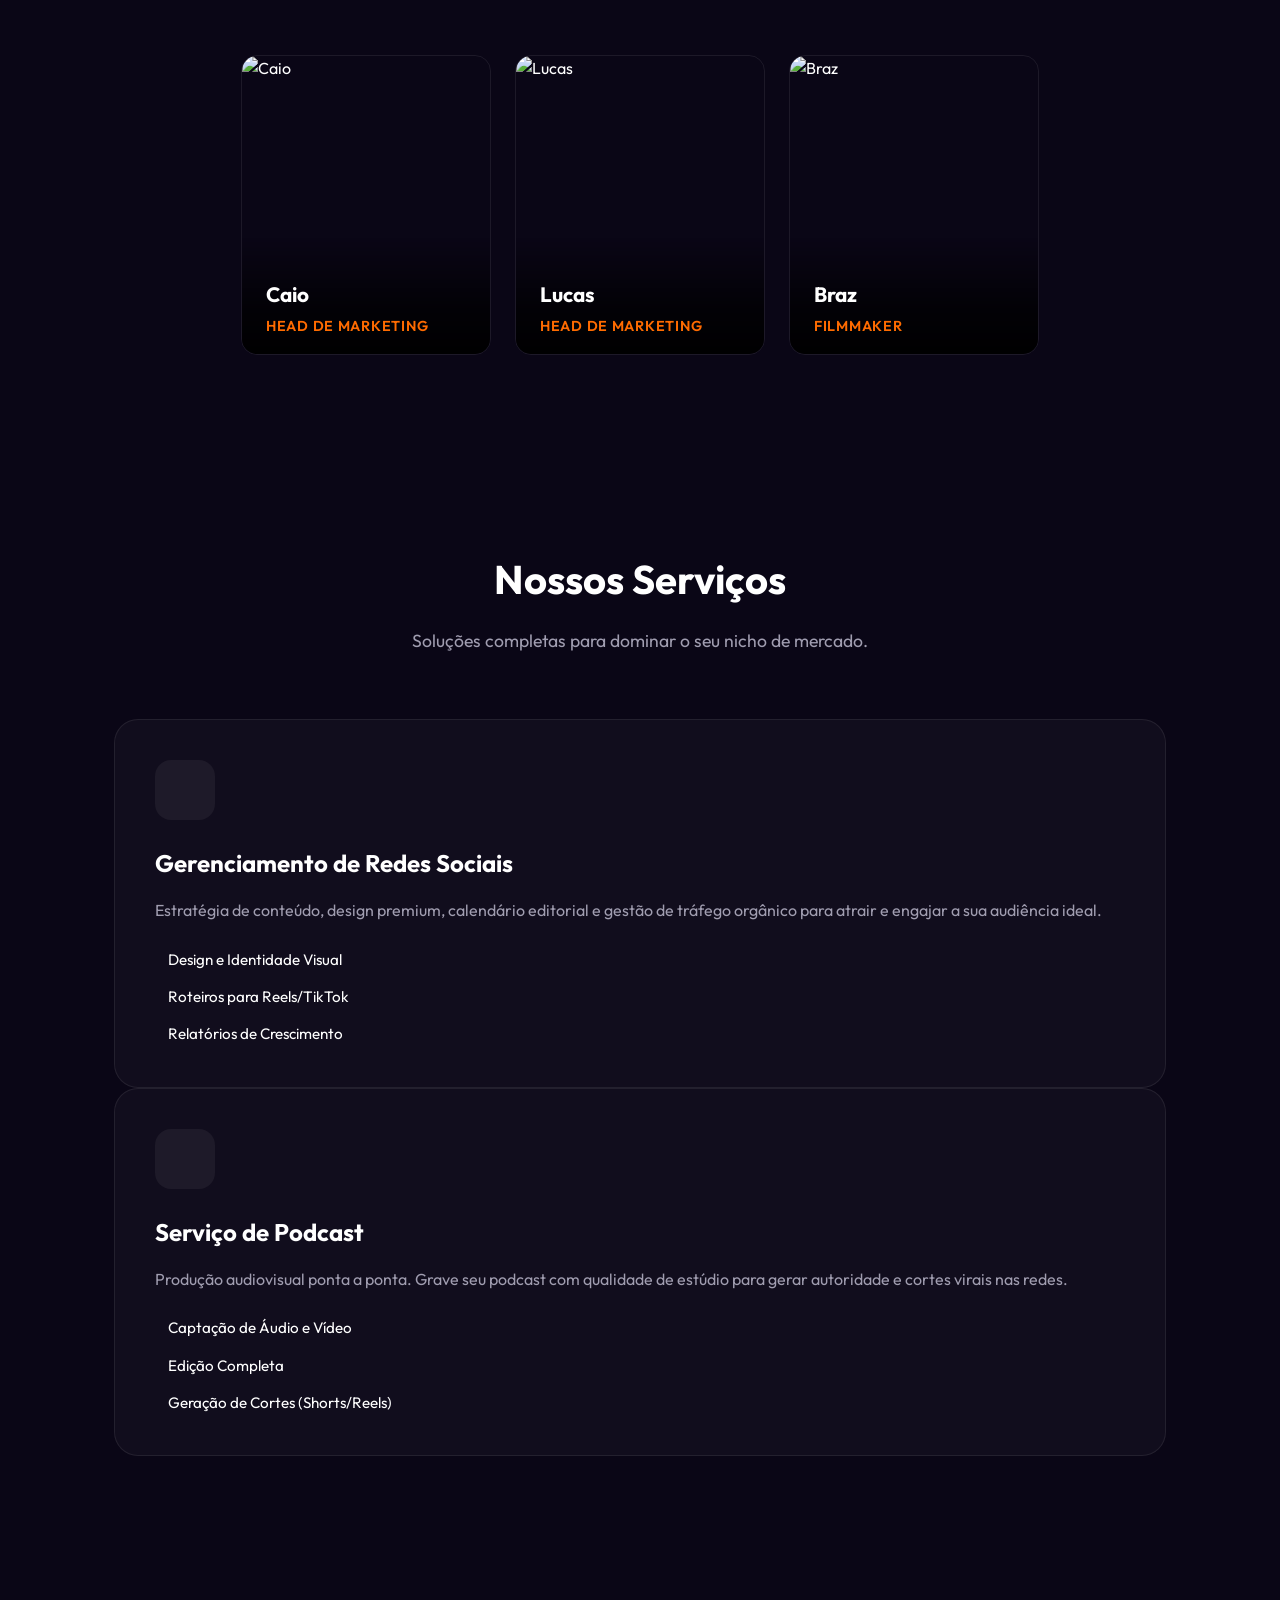
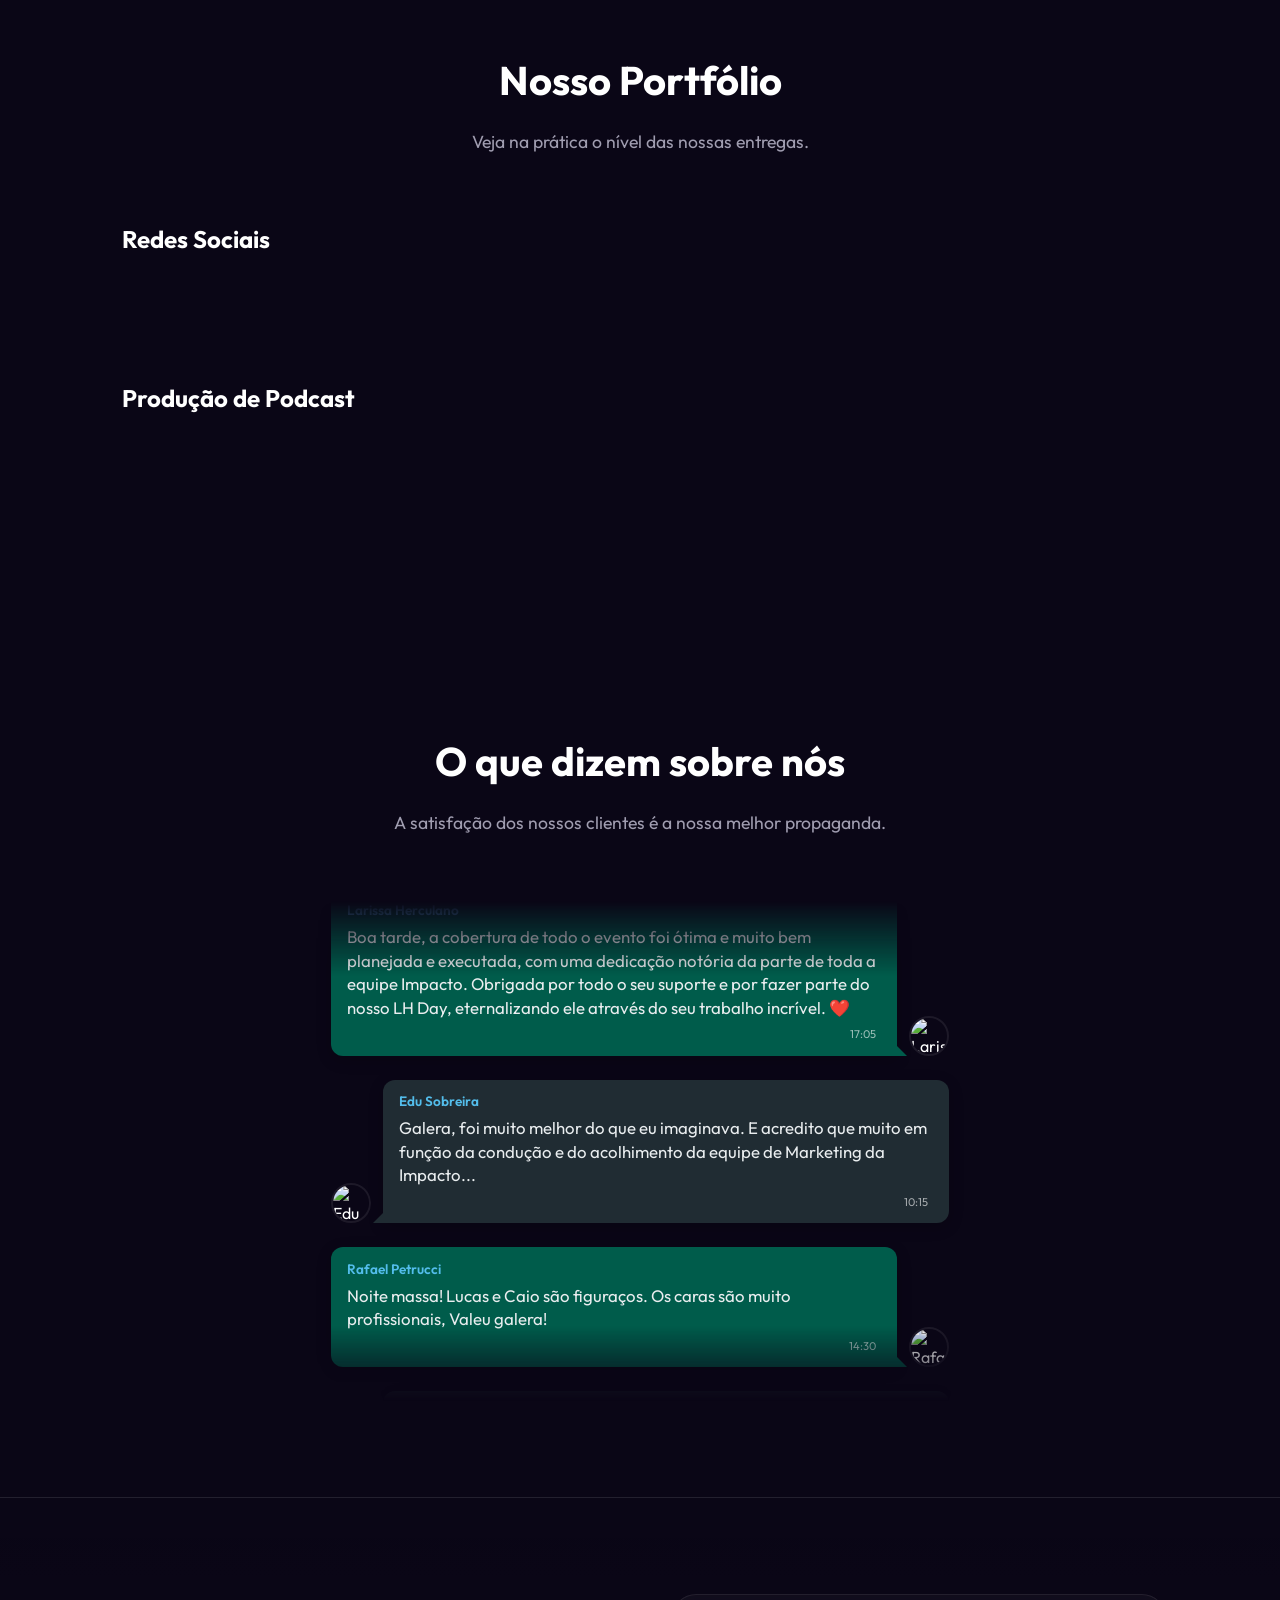
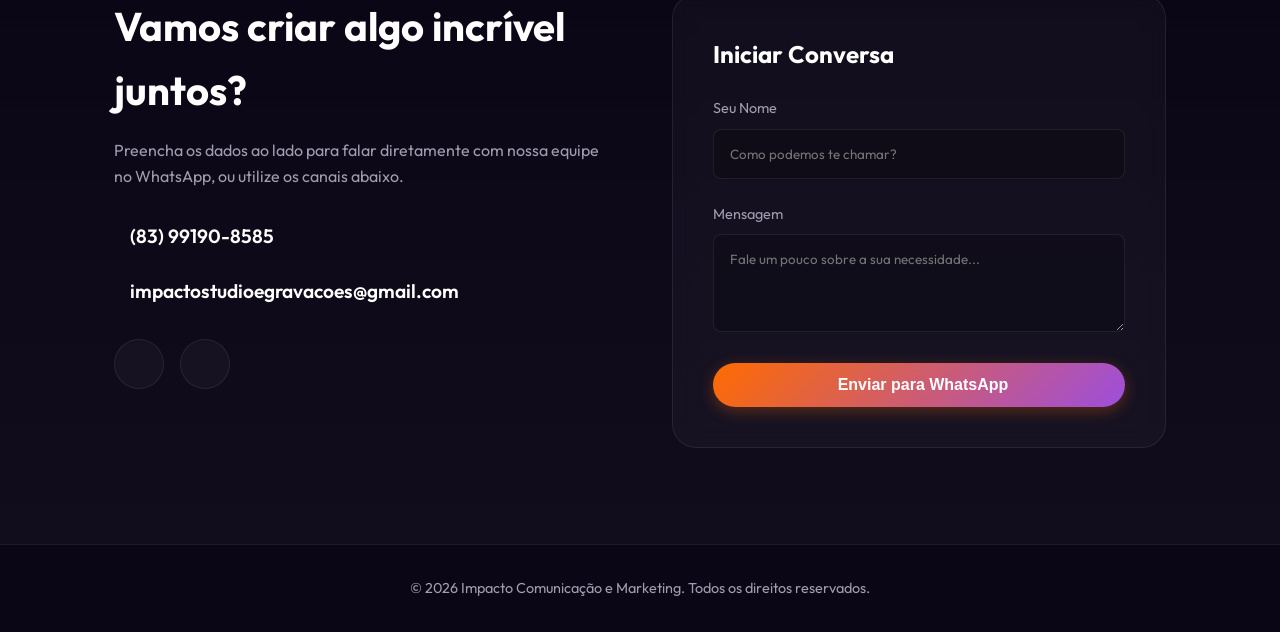
==== commit 2d87dd45: "Add files via upload" ====
--- a/index.html
+++ b/index.html
@@ -392,9 +392,9 @@
                             <i class="ph ph-whatsapp-logo"></i>
                             (83) 99190-8585
                         </a>
-                        <a href="mailto:contato@impacto.com.br" class="contact-link">
+                        <a href="mailto:impactostudioegravacoes@gmail.com" class="contact-link">
                             <i class="ph ph-envelope-simple"></i>
-                            contato@impacto.com.br
+                            impactostudioegravacoes@gmail.com
                         </a>
                     </div>
                     
--- a/style.css
+++ b/style.css
@@ -259,6 +259,20 @@
 }
 
 @media (max-width: 768px) {
+    .nav-cta {
+        display: none;
+    }
+
+    .nav-container {
+        padding: 0 1rem;
+        height: 80px;
+    }
+
+    .nav-logo img {
+        height: 35px;
+        margin-top: 8px;
+    }
+
     .mobile-menu-btn {
         display: block;
     }
@@ -277,8 +291,11 @@
         z-index: 999;
     }
 
-    .nav-links.active {
+.nav-links.active {
         left: 0;
+        display: flex;
+        justify-content: center;
+        text-align: center;
     }
 
     .nav-links a {
@@ -288,11 +305,17 @@
 
 /* Hero Section */
 .hero-section {
-    padding: 12rem 0 8rem;
+    padding: 10rem 0 6rem;
     min-height: 100vh;
     display: flex;
     align-items: center;
     text-align: center;
+}
+
+@media (max-width: 768px) {
+    .hero-section {
+        padding-top: 140px;
+    }
 }
 
 .hero-content {
@@ -317,8 +340,8 @@
 }
 
 .hero-content h1 {
-    font-size: clamp(2.5rem, 8vw, 4.5rem);
-    line-height: 1.1;
+    font-size: clamp(2rem, 10vw, 4.5rem);
+    line-height: 1.2;
     margin-bottom: 1.5rem;
     background: linear-gradient(to right, #fff, #a09db0);
     -webkit-background-clip: text;
@@ -336,6 +359,18 @@
     display: flex;
     gap: 1rem;
     margin-top: 1rem;
+}
+
+@media (max-width: 768px) {
+    .hero-buttons {
+        flex-direction: column;
+        width: 100%;
+        padding: 0 1rem;
+    }
+    
+    .btn {
+        width: 100%;
+    }
 }
 
 @media (max-width: 480px) {
@@ -627,7 +662,23 @@
 
 @media (max-width: 768px) {
     .grid-video { grid-template-columns: 1fr; }
-    .video-format { width: 100%; }
+    .video-format { width: 280px; }
+    .feed-format { width: 220px; }
+    
+    .hero-content, .section-header, .service-card, .team-card, .contact-info {
+        text-align: center !important;
+        display: flex;
+        flex-direction: column;
+        align-items: center;
+    }
+    
+    .hero-buttons, .contact-socials {
+        justify-content: center !important;
+    }
+
+    .section-header h2 {
+        font-size: 2rem;
+    }
 }
 
 /* Feedbacks (WhatsApp Bubbles) */
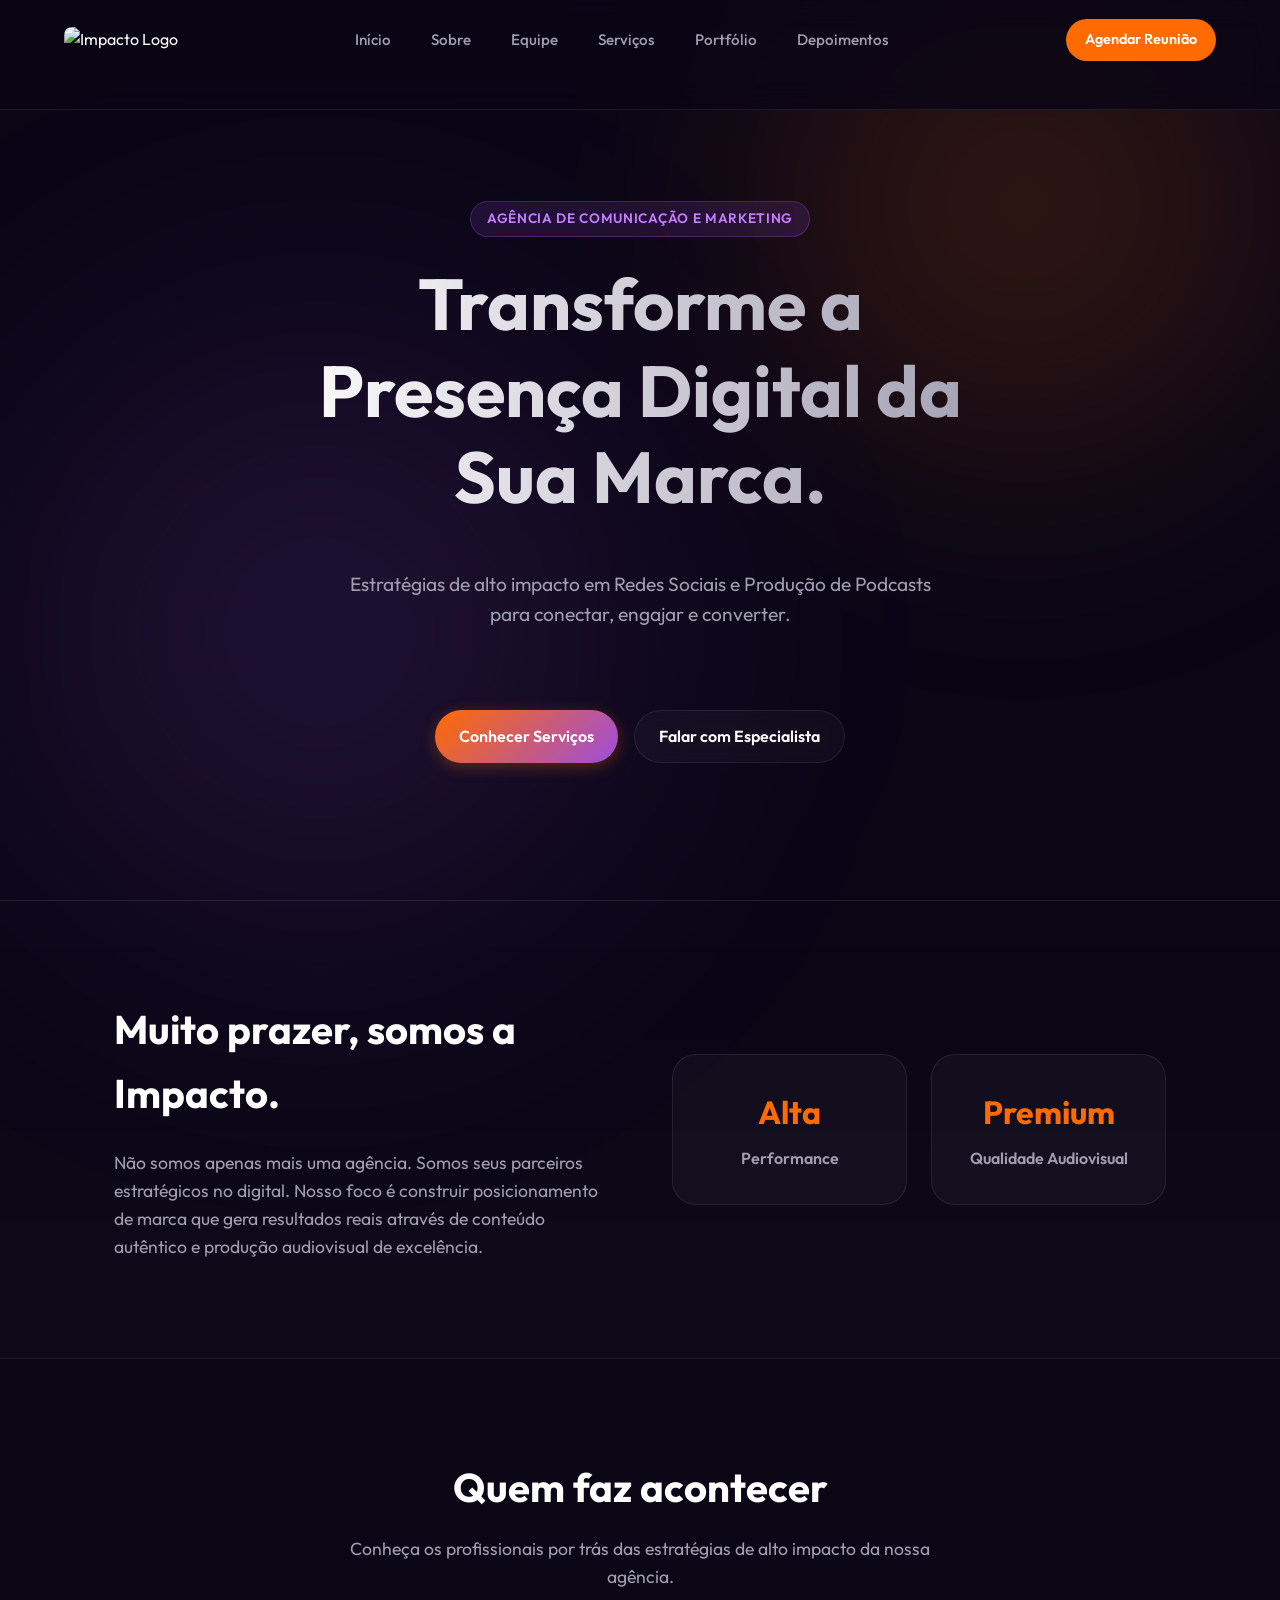
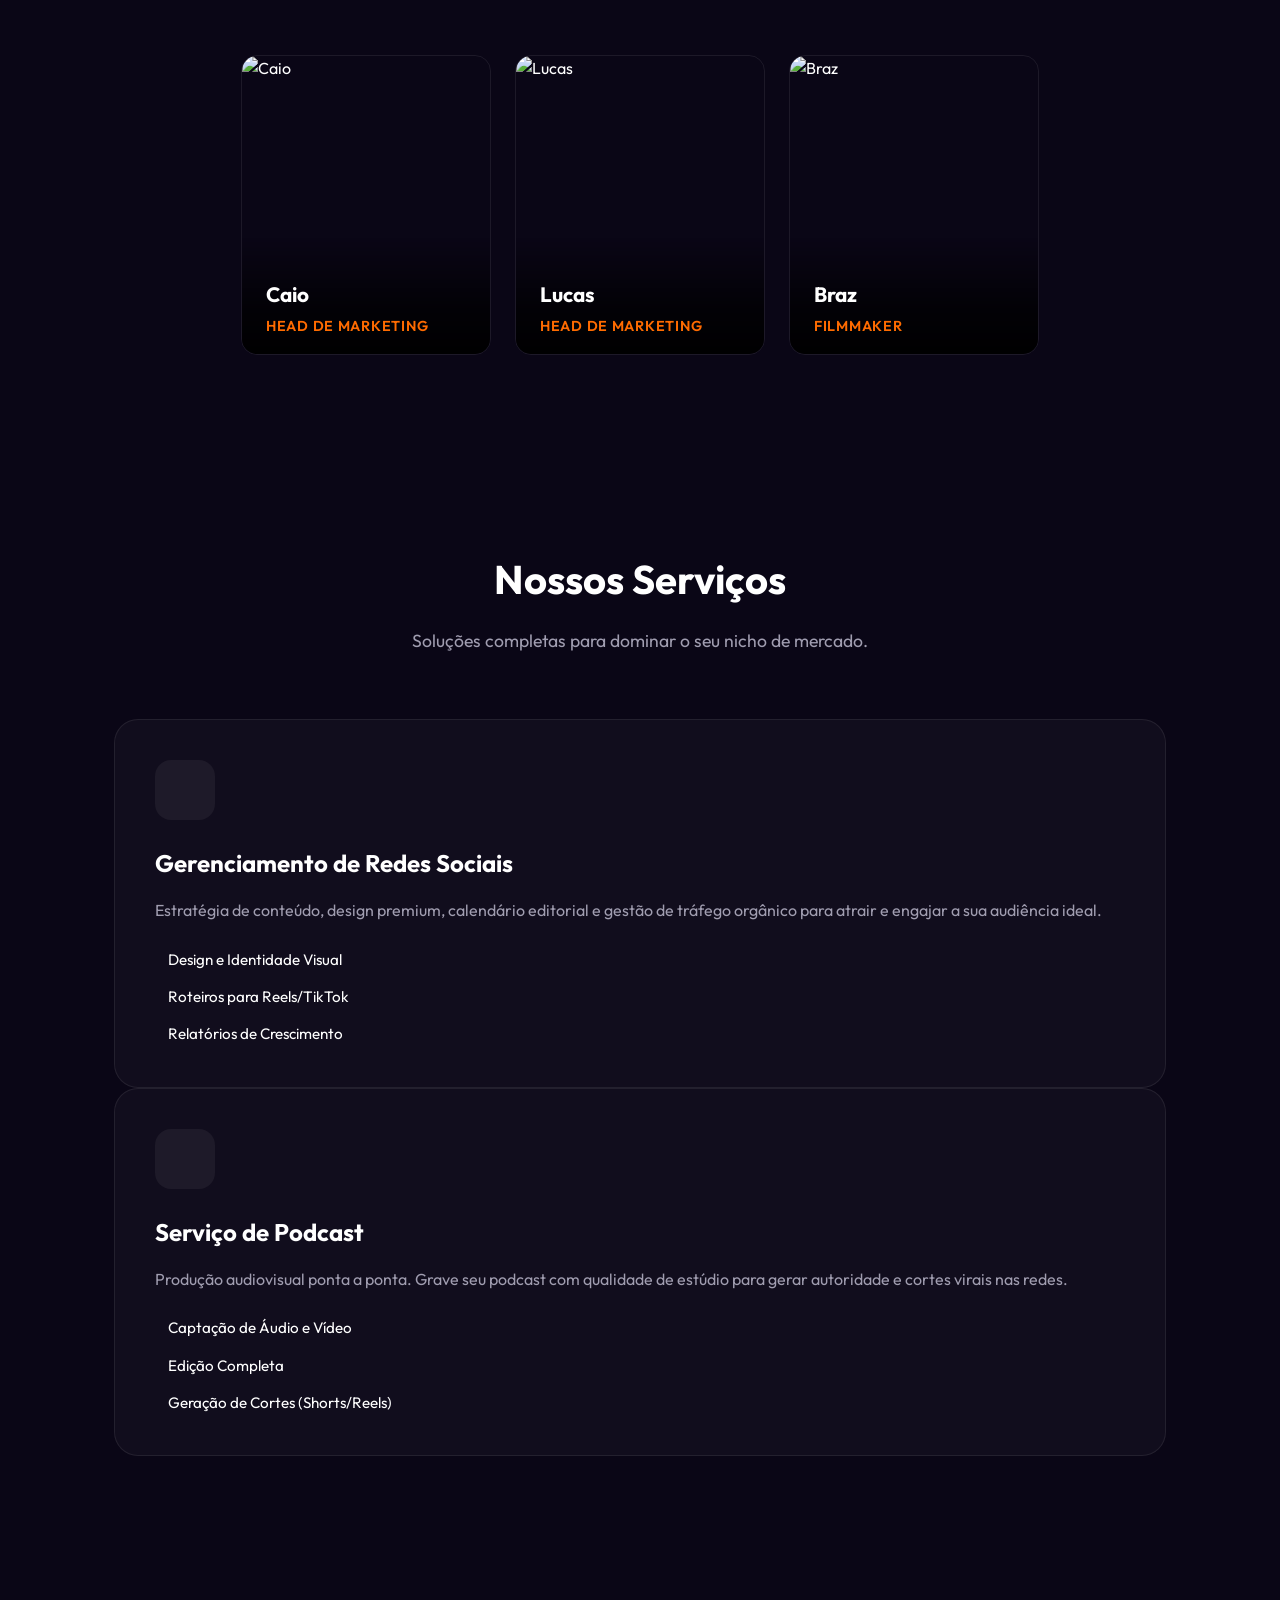
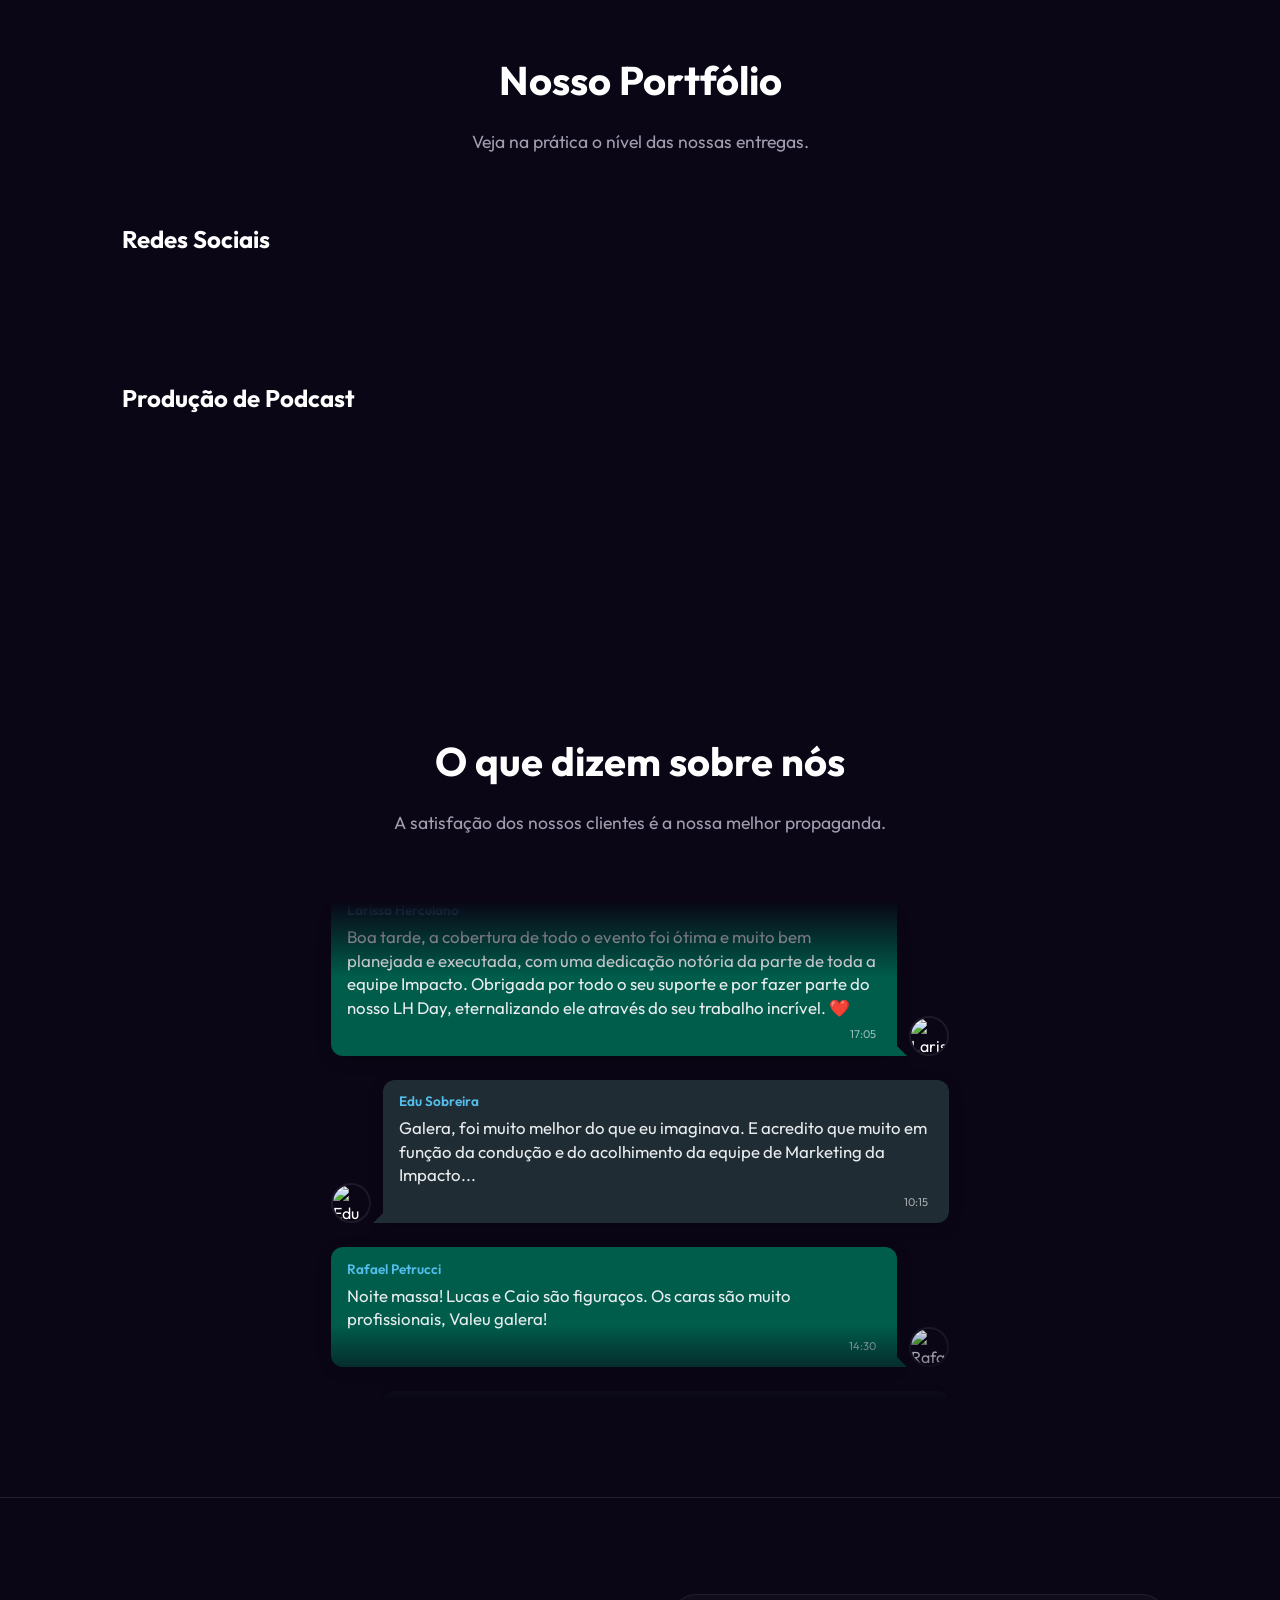
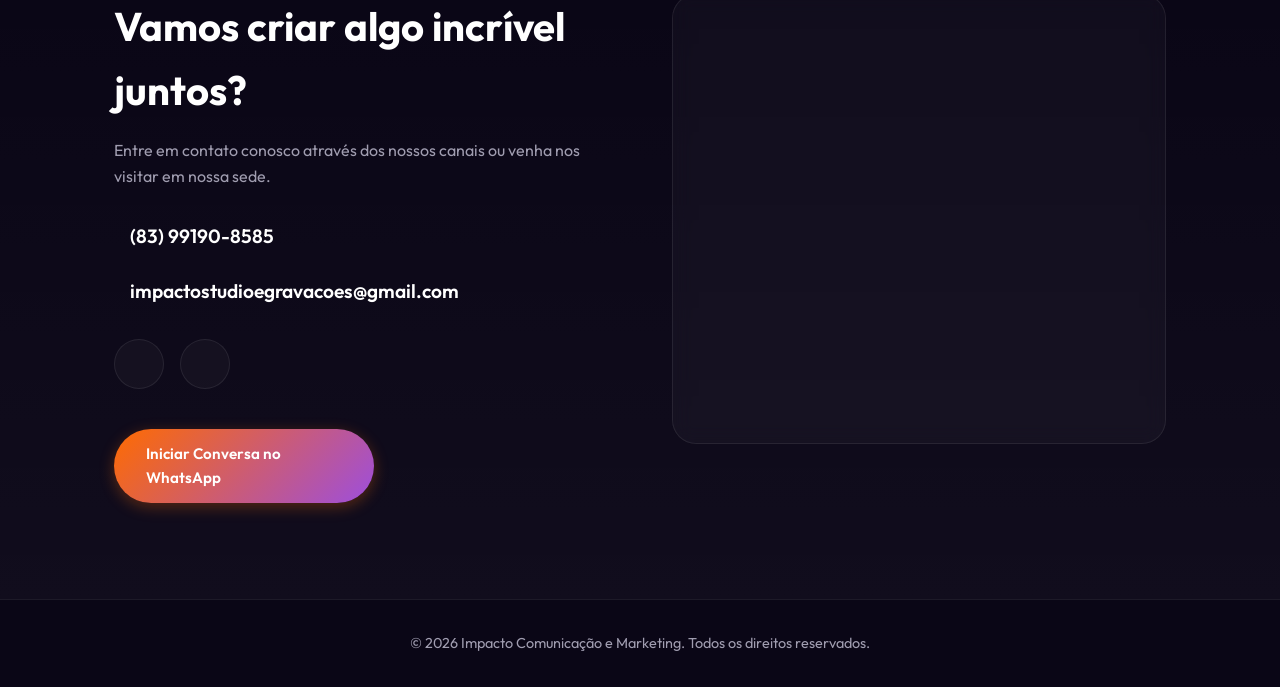
==== commit 1ce83df6: "Add files via upload" ====
--- a/index.html
+++ b/index.html
@@ -385,7 +385,7 @@
             <div class="container contact-container">
                 <div class="contact-info">
                     <h2>Vamos criar algo incrível juntos?</h2>
-                    <p>Preencha os dados ao lado para falar diretamente com nossa equipe no WhatsApp, ou utilize os canais abaixo.</p>
+                    <p>Entre em contato conosco através dos nossos canais ou venha nos visitar em nossa sede.</p>
                     
                     <div class="contact-details">
                         <a href="https://api.whatsapp.com/send?phone=5583991908585" target="_blank" class="contact-link">
@@ -402,24 +402,54 @@
                         <a href="https://www.instagram.com/impactoagenciaof/" target="_blank" aria-label="Instagram"><i class="ph ph-instagram-logo"></i></a>
                         <a href="https://www.youtube.com/@IMPACTOCOMUNICA%C3%87%C3%83OEMARKETING" target="_blank" aria-label="YouTube"><i class="ph ph-youtube-logo"></i></a>
                     </div>
+
+                    <a href="https://api.whatsapp.com/send?phone=5583991908585" target="_blank" class="btn btn-primary btn-block contact-cta-btn">
+                        <i class="ph-bold ph-whatsapp-logo"></i> Iniciar Conversa no WhatsApp
+                    </a>
                 </div>
                 
                 <div class="contact-form-wrapper">
-                    <!-- O formulário usa javascript inline simples para abrir o WhatsApp com a mensagem -->
-                    <form class="contact-form" onsubmit="event.preventDefault(); var nome = document.getElementById('nome').value; var msg = document.getElementById('mensagem').value; var url = 'https://api.whatsapp.com/send?phone=5583991908585&text=' + encodeURIComponent('Olá, me chamo ' + nome + '. ' + msg); window.open(url, '_blank');">
-                        <h3>Iniciar Conversa</h3>
-                        <div class="form-group">
-                            <label for="nome">Seu Nome</label>
-                            <input type="text" id="nome" placeholder="Como podemos te chamar?" required>
-                        </div>
-                        <div class="form-group">
-                            <label for="mensagem">Mensagem</label>
-                            <textarea id="mensagem" rows="4" placeholder="Fale um pouco sobre a sua necessidade..." required></textarea>
-                        </div>
-                        <button type="submit" class="btn btn-primary btn-block">
-                            <i class="ph-bold ph-whatsapp-logo"></i> Enviar para WhatsApp
-                        </button>
-                    </form>
+                    <div class="map-container" id="map-trigger">
+                        <iframe 
+                            src="https://www.google.com/maps/embed?pb=!1m18!1m12!1m3!1d3959.088827725969!2d-34.88763842426359!3d-7.115682192887633!2m3!1f0!2f0!3f0!3m2!1i1024!2i768!4f13.1!3m3!1m2!1s0x7ace810a08e705b%3A0x6b490d1f73b88b7!2sR.%20Gama%20Rosa%2C%2034%20-%20Roger%2C%20Jo%C3%A3o%20Pessoa%20-%20PB%2C%2058020-210!5e0!3m2!1spt-BR!2sbr!4v1715632000000!5m2!1spt-BR!2sbr" 
+                            width="100%" 
+                            height="100%" 
+                            style="border:0;" 
+                            allowfullscreen="" 
+                            loading="lazy" 
+                            referrerpolicy="no-referrer-when-downgrade">
+                        </iframe>
+                        <div class="map-overlay">
+                            <span class="btn btn-secondary"><i class="ph ph-navigation-arrow"></i> Ver Rotas</span>
+                        </div>
+                    </div>
+                </div>
+
+                <!-- Modal de Rotas -->
+                <div id="routes-modal" class="modal">
+                    <div class="modal-content animate-modal">
+                        <button class="close-modal">&times;</button>
+                        <h3>Como deseja chegar?</h3>
+                        <p>Escolha seu aplicativo favorito para navegar até a nossa sede.</p>
+                        <div class="routes-grid">
+                            <a href="https://www.google.com/maps/dir/?api=1&destination=Rua%20Gama%20Rosa%2C%2034%20-%20Roger%2C%20Jo%C3%A3o%20Pessoa%20-%20PB" target="_blank" class="route-option">
+                                <div class="route-icon google-maps"><i class="ph-fill ph-google-logo"></i></div>
+                                <span>Google Maps</span>
+                            </a>
+                            <a href="https://waze.com/ul?q=Rua%20Gama%20Rosa%2C%2034%20-%20Roger%2C%20Jo%C3%A3o%20Pessoa%20-%20PB&ll=-7.1156822,-34.8876384&navigate=yes" target="_blank" class="route-option">
+                                <div class="route-icon waze"><i class="ph-fill ph-navigation-arrow"></i></div>
+                                <span>Waze</span>
+                            </a>
+                            <a href="https://m.uber.com/ul/?action=setPickup&dropoff[latitude]=-7.1156822&dropoff[longitude]=-34.8876384" target="_blank" class="route-option">
+                                <div class="route-icon uber"><i class="ph-fill ph-car"></i></div>
+                                <span>Uber</span>
+                            </a>
+                            <a href="https://99app.com/" target="_blank" class="route-option">
+                                <div class="route-icon taxi-99"><i class="ph-fill ph-taxi"></i></div>
+                                <span>99 Taxi</span>
+                            </a>
+                        </div>
+                    </div>
                 </div>
             </div>
         </section>
@@ -545,6 +575,28 @@
             const walk = (y - startY) * 1.5;
             marquee.scrollTop = scrollTop - walk;
         }, { passive: true });
+
+        // Modal de Rotas logic
+        const mapTrigger = document.getElementById('map-trigger');
+        const routesModal = document.getElementById('routes-modal');
+        const closeModal = document.querySelector('.close-modal');
+
+        mapTrigger.addEventListener('click', () => {
+            routesModal.classList.add('active');
+            document.body.style.overflow = 'hidden'; // Prevent scroll
+        });
+
+        closeModal.addEventListener('click', () => {
+            routesModal.classList.remove('active');
+            document.body.style.overflow = ''; // Restore scroll
+        });
+
+        window.addEventListener('click', (e) => {
+            if (e.target === routesModal) {
+                routesModal.classList.remove('active');
+                document.body.style.overflow = '';
+            }
+        });
     </script>
 </body>
 </html>
--- a/style.css
+++ b/style.css
@@ -847,6 +847,7 @@
 .contact-socials {
     display: flex;
     gap: 1rem;
+    margin-bottom: 2.5rem;
 }
 
 .contact-socials a {
@@ -866,49 +867,172 @@
     border-color: var(--c-orange);
 }
 
+.contact-cta-btn {
+    max-width: 260px;
+    font-size: 0.95rem;
+    padding: 0.8rem 1.5rem;
+}
+
 .contact-form-wrapper {
     background: var(--bg-card);
     border: 1px solid var(--border-color);
     border-radius: var(--border-radius-lg);
-    padding: 2.5rem;
+    padding: 0.8rem;
     backdrop-filter: blur(10px);
-}
-
-.contact-form h3 {
-    font-size: 1.5rem;
-    margin-bottom: 1.5rem;
-}
-
-.form-group {
-    margin-bottom: 1.5rem;
-}
-
-.form-group label {
-    display: block;
+    overflow: hidden;
+    height: 450px;
+}
+
+.map-container {
+    position: relative;
+    width: 100%;
+    height: 100%;
+    border-radius: var(--border-radius-md);
+    overflow: hidden;
+    transition: var(--transition);
+    cursor: pointer;
+}
+
+.map-overlay {
+    position: absolute;
+    top: 0;
+    left: 0;
+    width: 100%;
+    height: 100%;
+    background: rgba(0,0,0,0.2);
+    display: flex;
+    align-items: center;
+    justify-content: center;
+    opacity: 0;
+    transition: var(--transition);
+    pointer-events: none;
+    backdrop-filter: blur(2px);
+}
+
+.map-container:hover .map-overlay {
+    opacity: 1;
+}
+
+.map-container iframe {
+    pointer-events: none; /* Permite que o clique passe para o container pai */
+}
+
+/* Modal Styles */
+.modal {
+    position: fixed;
+    top: 0;
+    left: 0;
+    width: 100%;
+    height: 100%;
+    background: rgba(0,0,0,0.8);
+    backdrop-filter: blur(10px);
+    display: flex;
+    align-items: center;
+    justify-content: center;
+    z-index: 2000;
+    opacity: 0;
+    visibility: hidden;
+    transition: var(--transition);
+}
+
+.modal.active {
+    opacity: 1;
+    visibility: visible;
+}
+
+.modal-content {
+    background: #151026;
+    border: 1px solid var(--border-color);
+    padding: 3rem 2rem;
+    border-radius: var(--border-radius-lg);
+    width: 90%;
+    max-width: 500px;
+    text-align: center;
+    position: relative;
+    transform: translateY(20px);
+    transition: var(--transition);
+}
+
+.modal.active .modal-content {
+    transform: translateY(0);
+}
+
+.close-modal {
+    position: absolute;
+    top: 1.5rem;
+    right: 1.5rem;
+    background: none;
+    border: none;
+    color: var(--text-muted);
+    font-size: 2rem;
+    cursor: pointer;
+    line-height: 1;
+}
+
+.modal-content h3 {
+    font-size: 1.8rem;
     margin-bottom: 0.5rem;
+}
+
+.modal-content p {
     color: var(--text-muted);
-    font-size: 0.9rem;
-}
-
-.form-group input, .form-group textarea {
-    width: 100%;
-    background: rgba(0,0,0,0.2);
+    margin-bottom: 2.5rem;
+}
+
+.routes-grid {
+    display: grid;
+    grid-template-columns: 1fr 1fr;
+    gap: 1.5rem;
+}
+
+.route-option {
+    background: rgba(255,255,255,0.03);
     border: 1px solid var(--border-color);
-    padding: 1rem;
-    border-radius: var(--border-radius-sm);
-    color: white;
-    font-family: inherit;
+    padding: 1.5rem;
+    border-radius: var(--border-radius-md);
+    display: flex;
+    flex-direction: column;
+    align-items: center;
+    gap: 1rem;
     transition: var(--transition);
 }
 
-.form-group input:focus, .form-group textarea:focus {
-    outline: none;
+.route-option:hover {
+    background: rgba(255,255,255,0.08);
+    transform: translateY(-5px);
     border-color: var(--c-orange);
-    background: rgba(0,0,0,0.5);
+}
+
+.route-icon {
+    width: 60px;
+    height: 60px;
+    border-radius: 16px;
+    display: flex;
+    align-items: center;
+    justify-content: center;
+    font-size: 2.2rem;
+}
+
+.google-maps { background: #4285F4; color: white; }
+.waze { background: #33CCFF; color: white; }
+.uber { background: #000000; color: white; border: 1px solid rgba(255,255,255,0.1); }
+.taxi-99 { background: #FFD200; color: #000; }
+
+.route-option span {
+    font-weight: 600;
+    font-size: 1rem;
+}
+
+@media (max-width: 480px) {
+    .routes-grid { grid-template-columns: 1fr; }
+    .modal-content { padding: 2.5rem 1.5rem; }
 }
 
 @media (max-width: 768px) {
     .contact-container { grid-template-columns: 1fr; }
+    .contact-cta-btn { max-width: 100%; }
+    .contact-form-wrapper { height: 350px; }
+    .map-overlay { opacity: 1; background: rgba(0,0,0,0.1); }
 }
 
 /* Footer */
